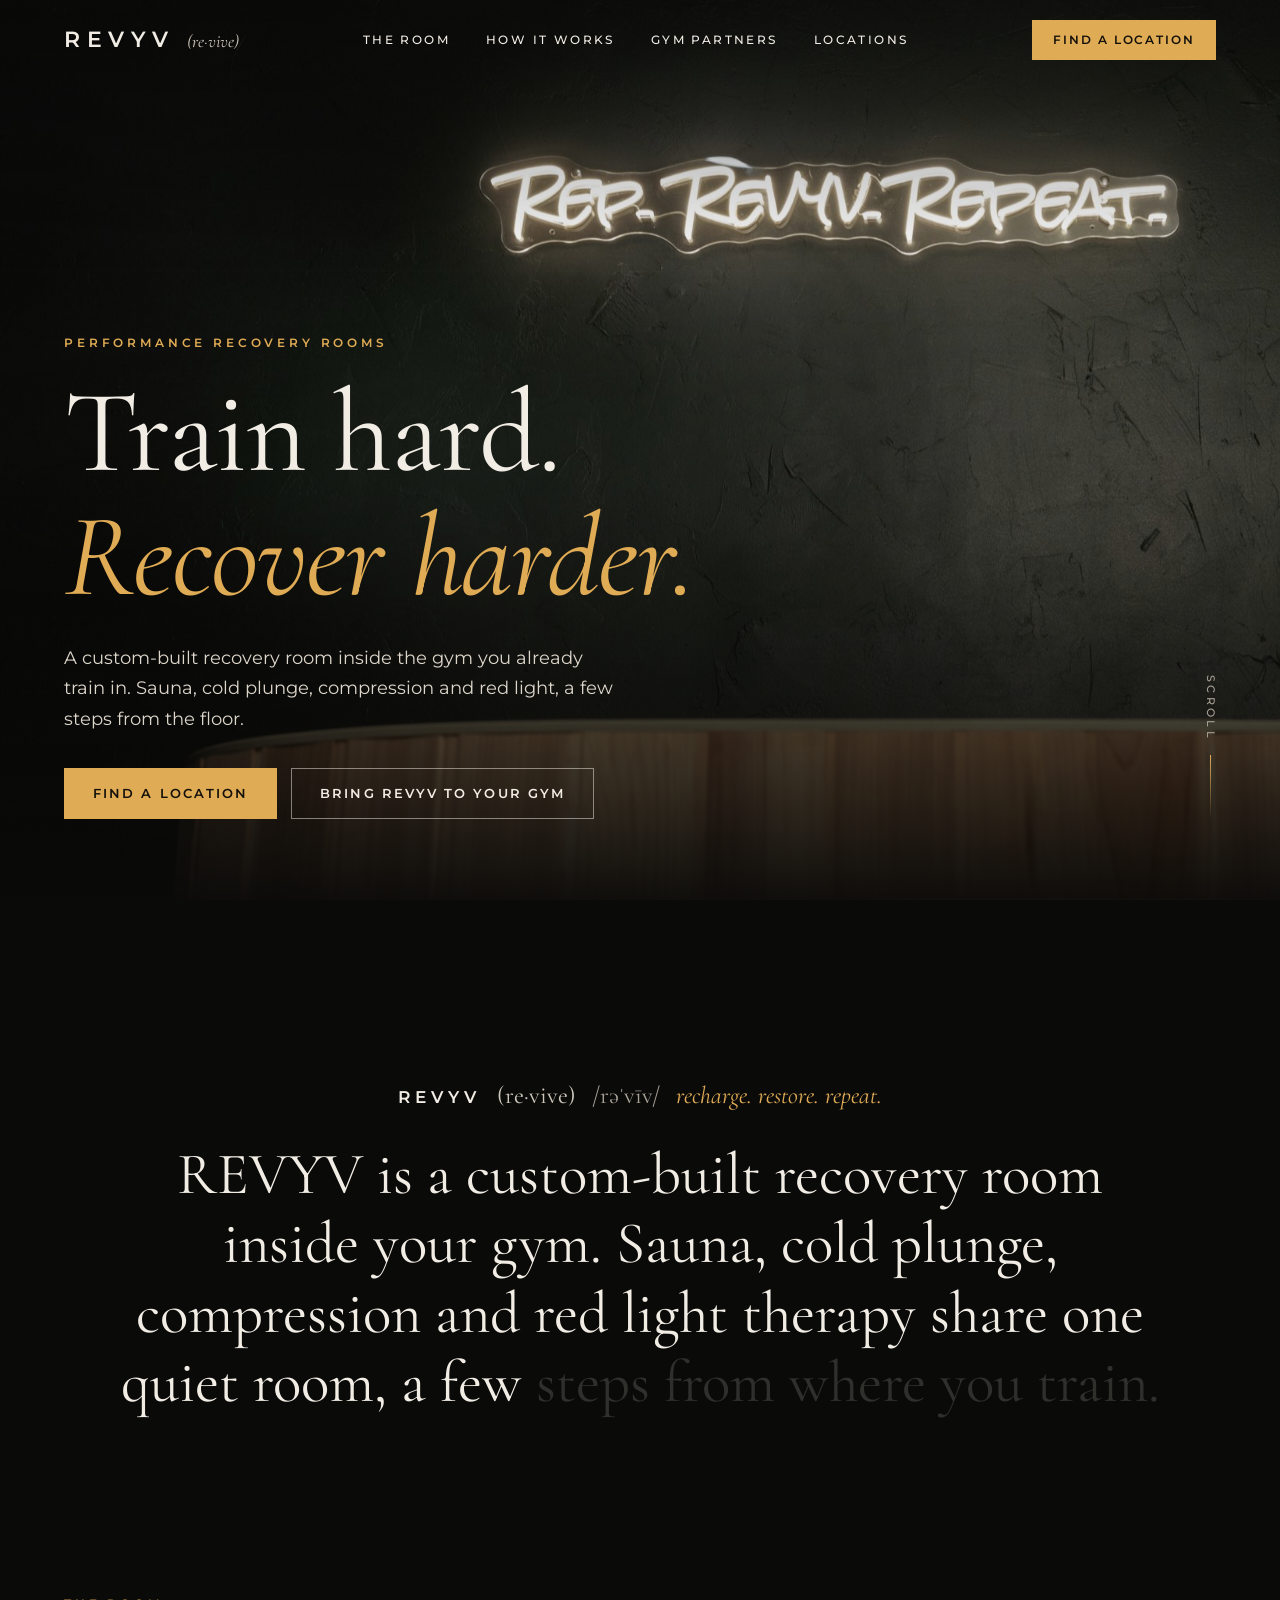
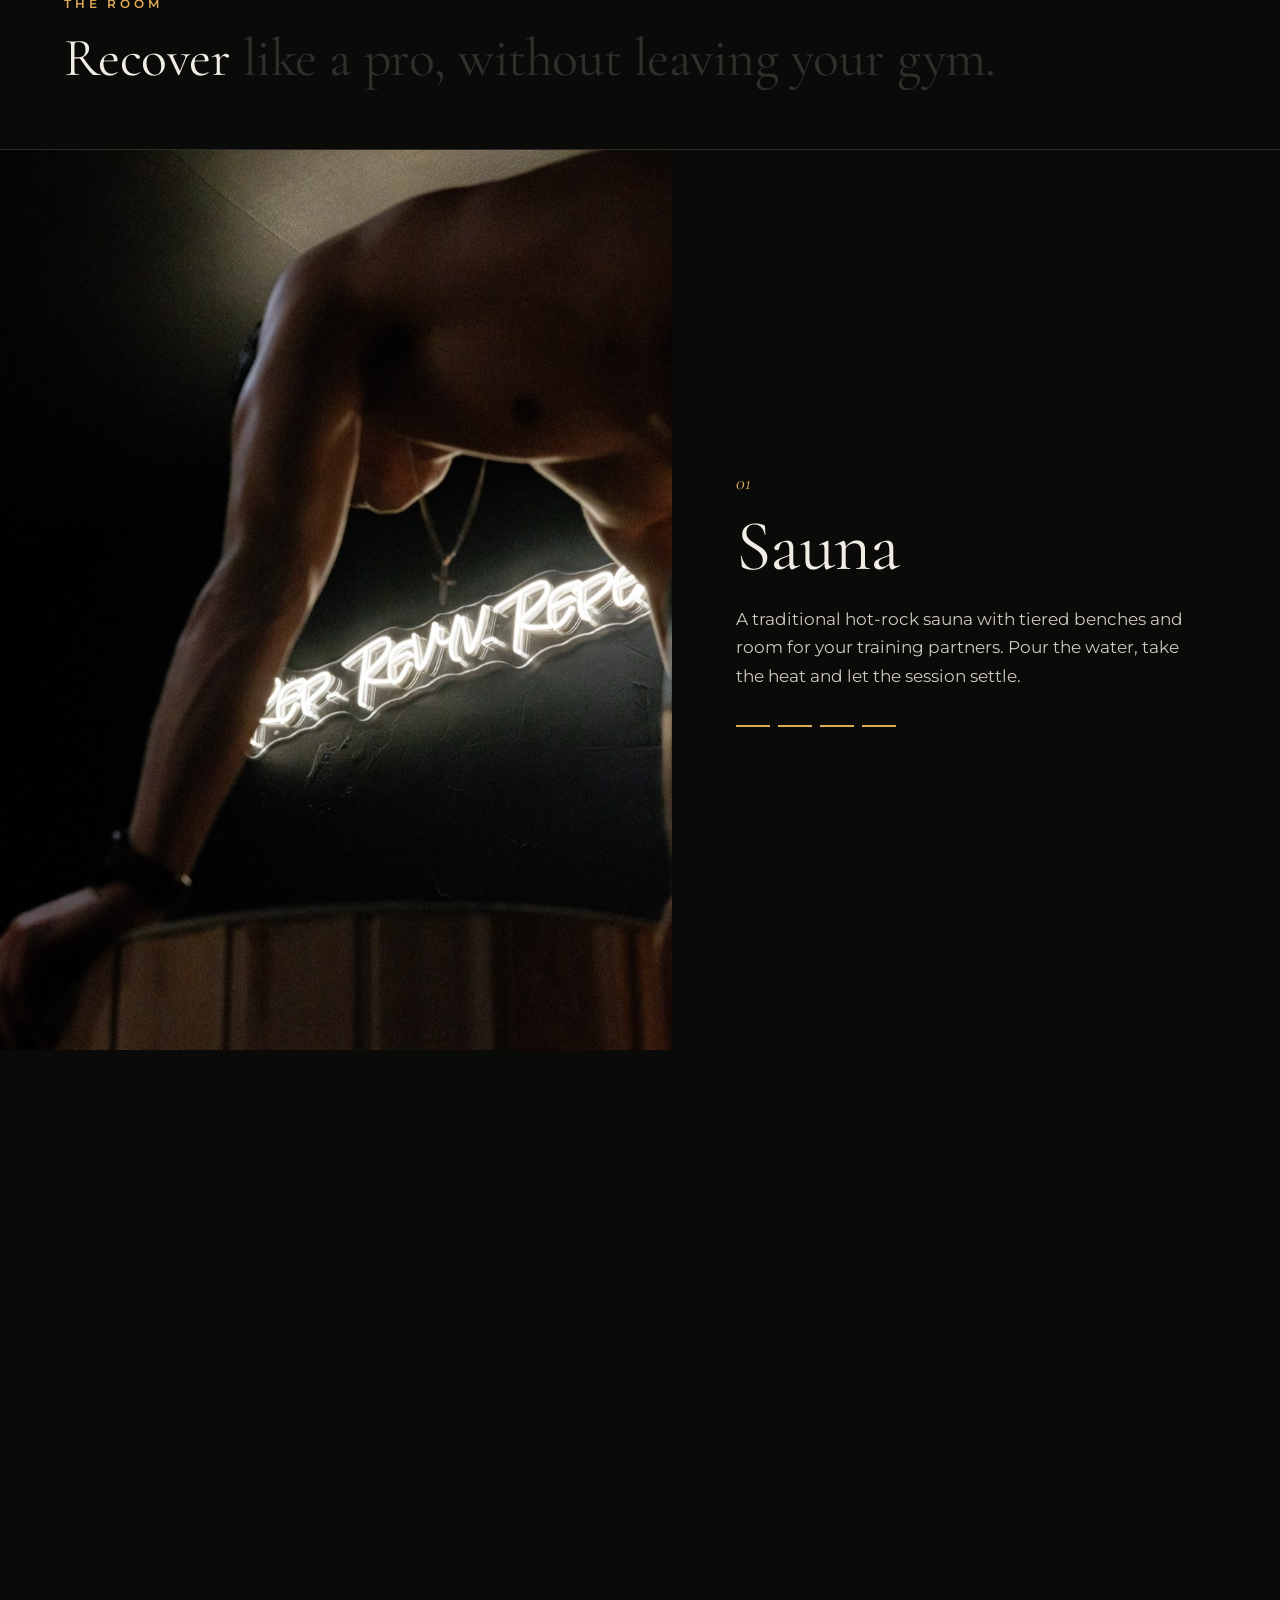
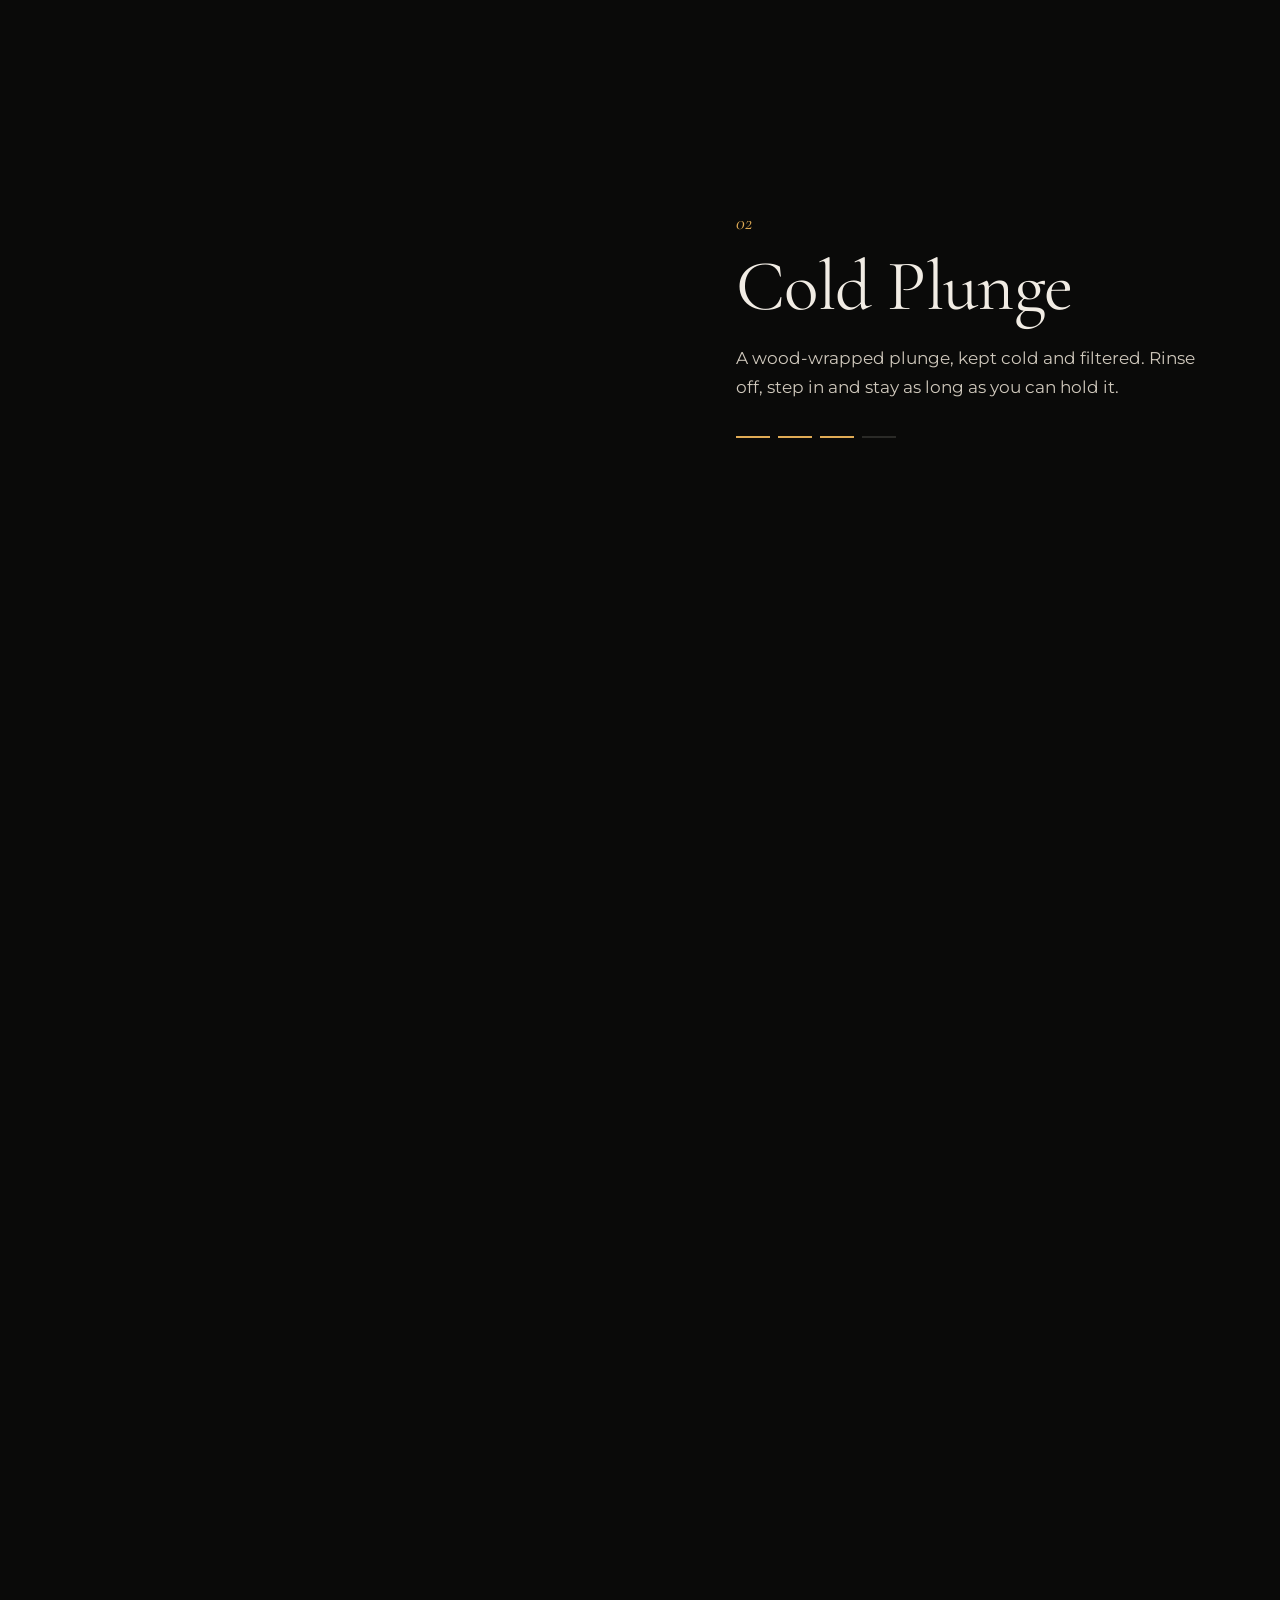
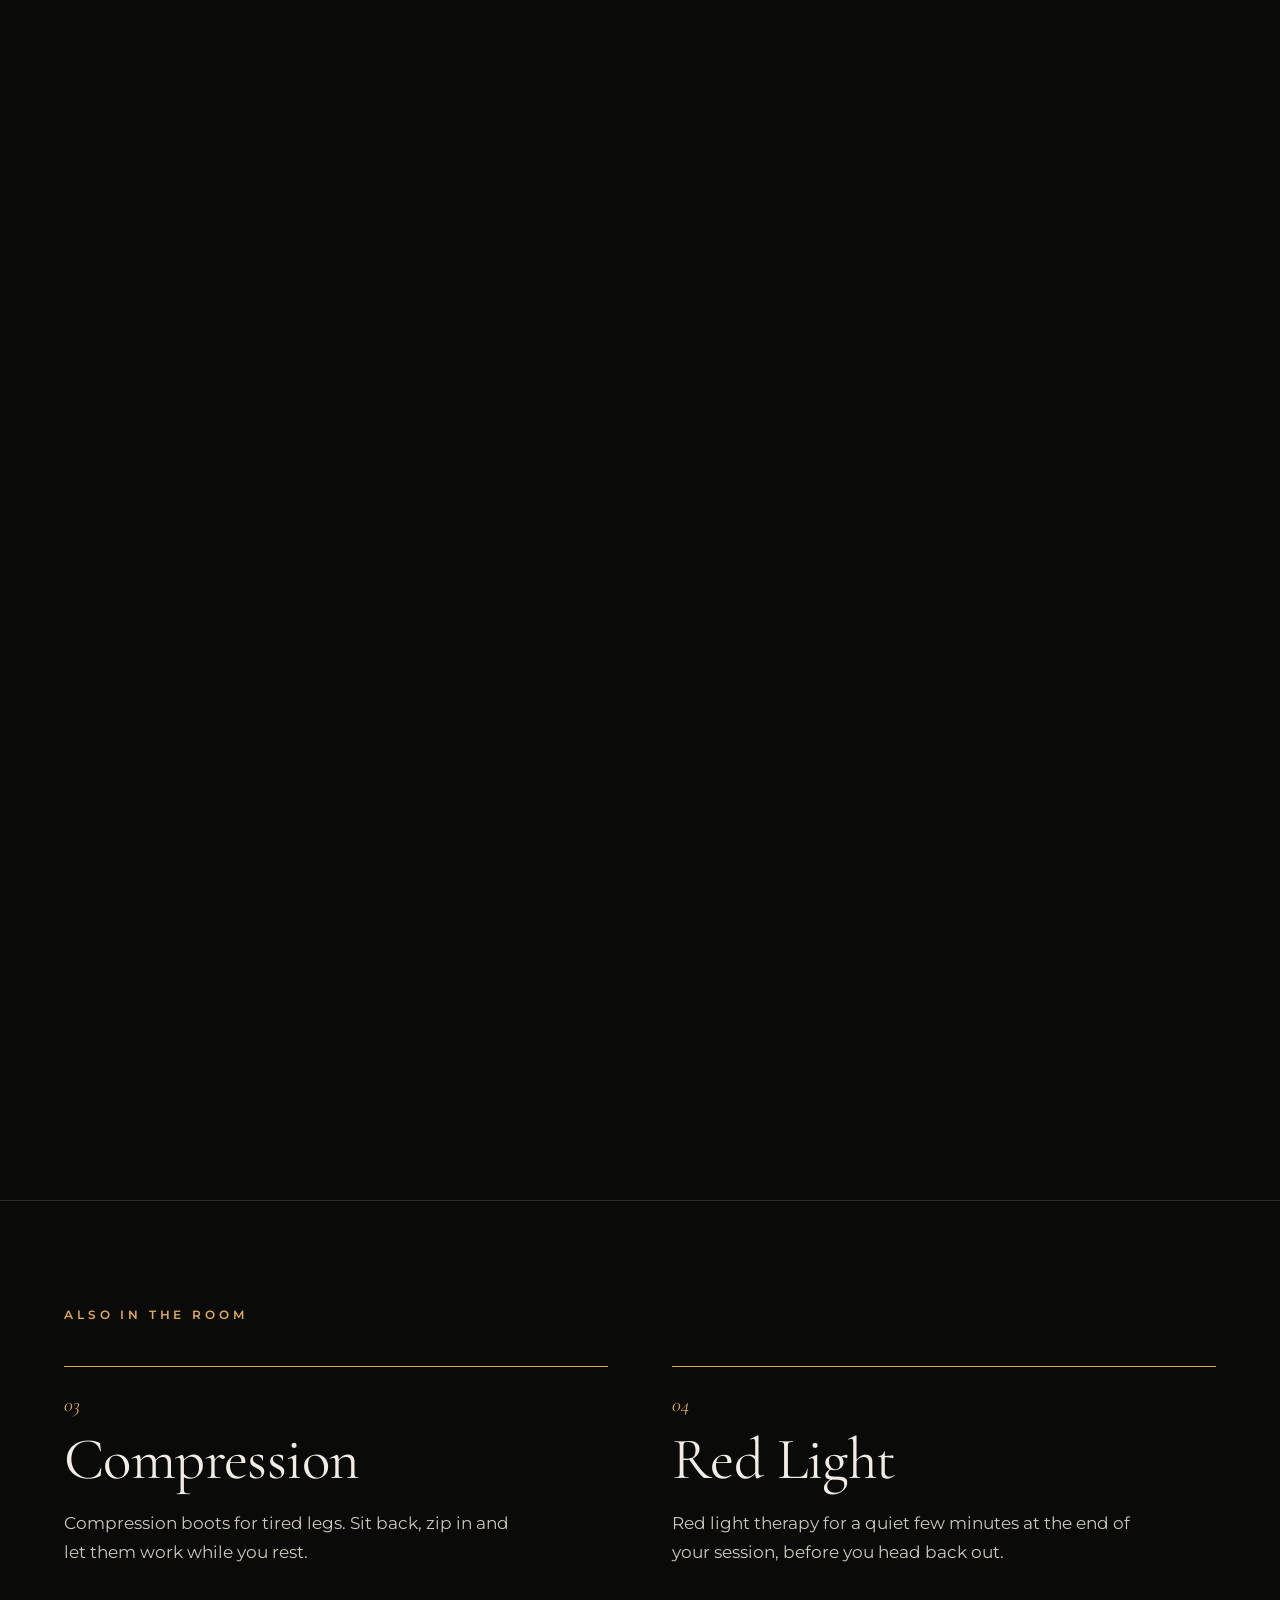
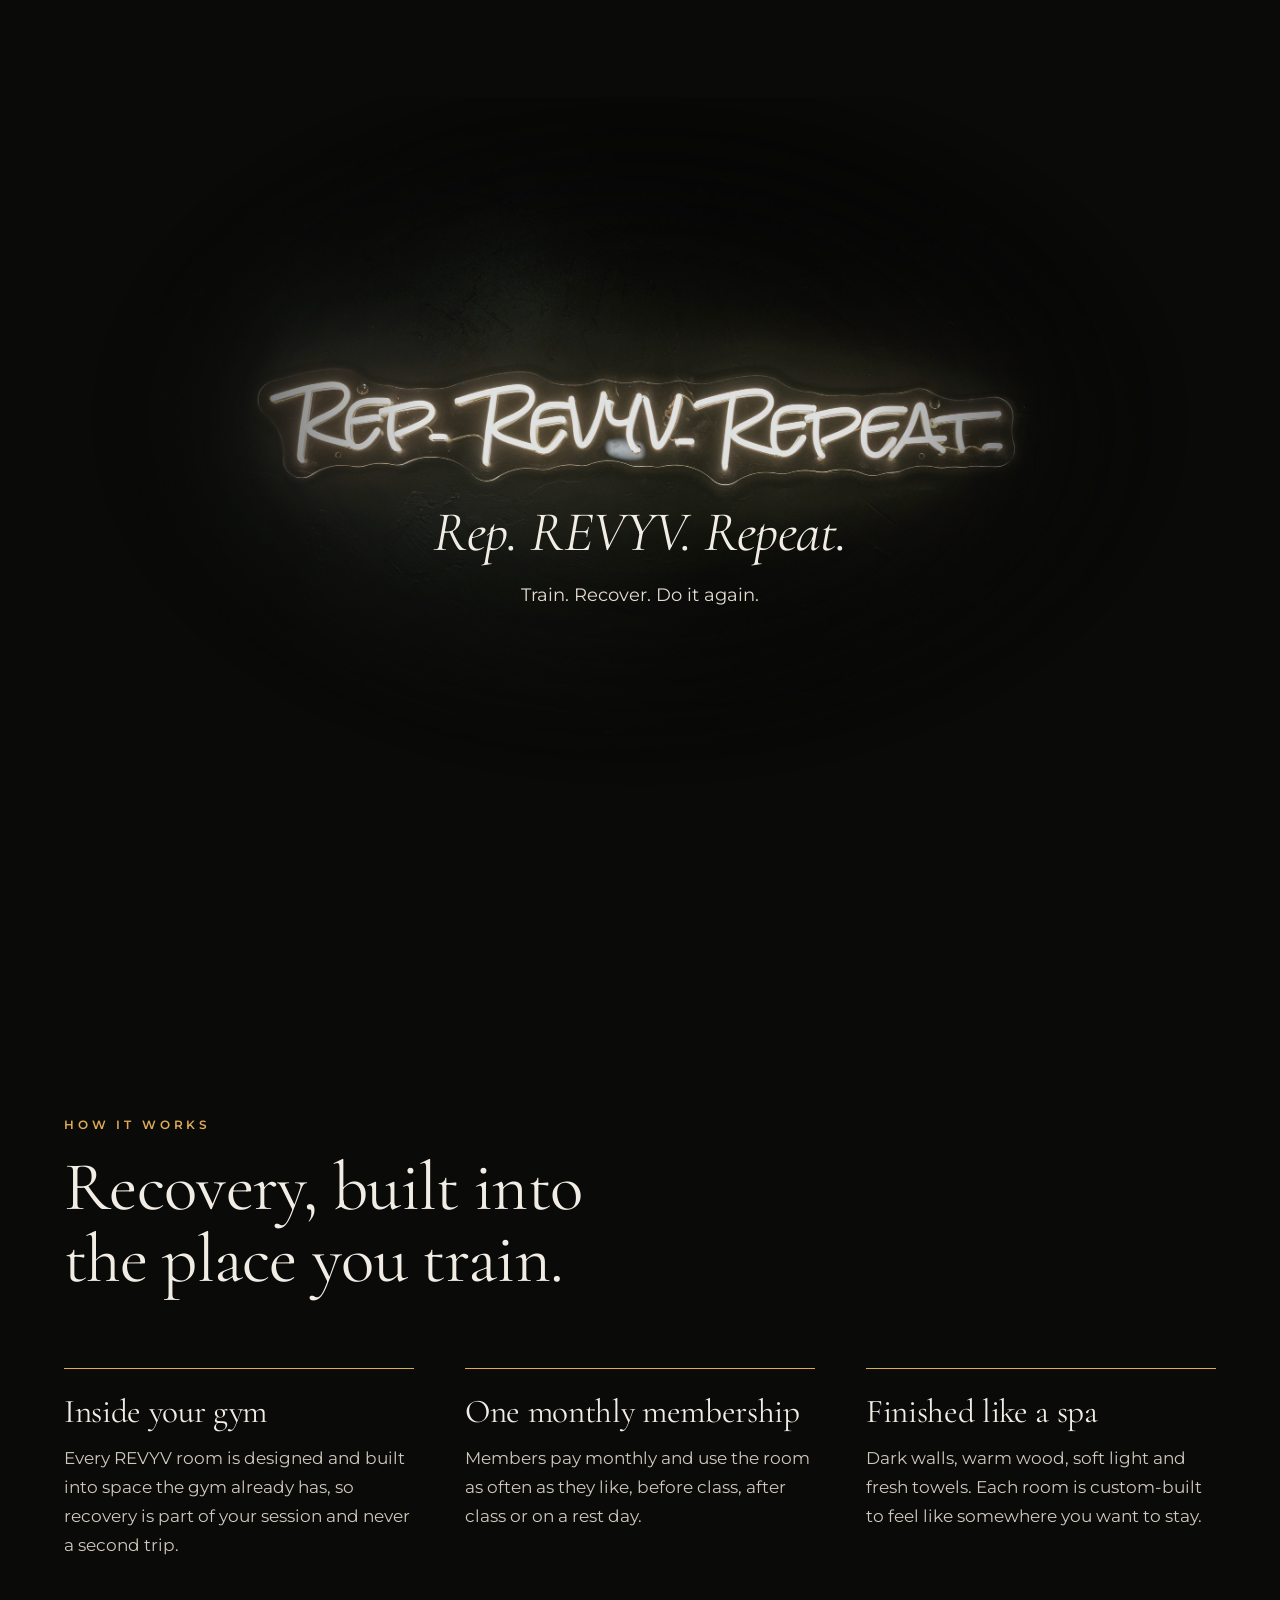
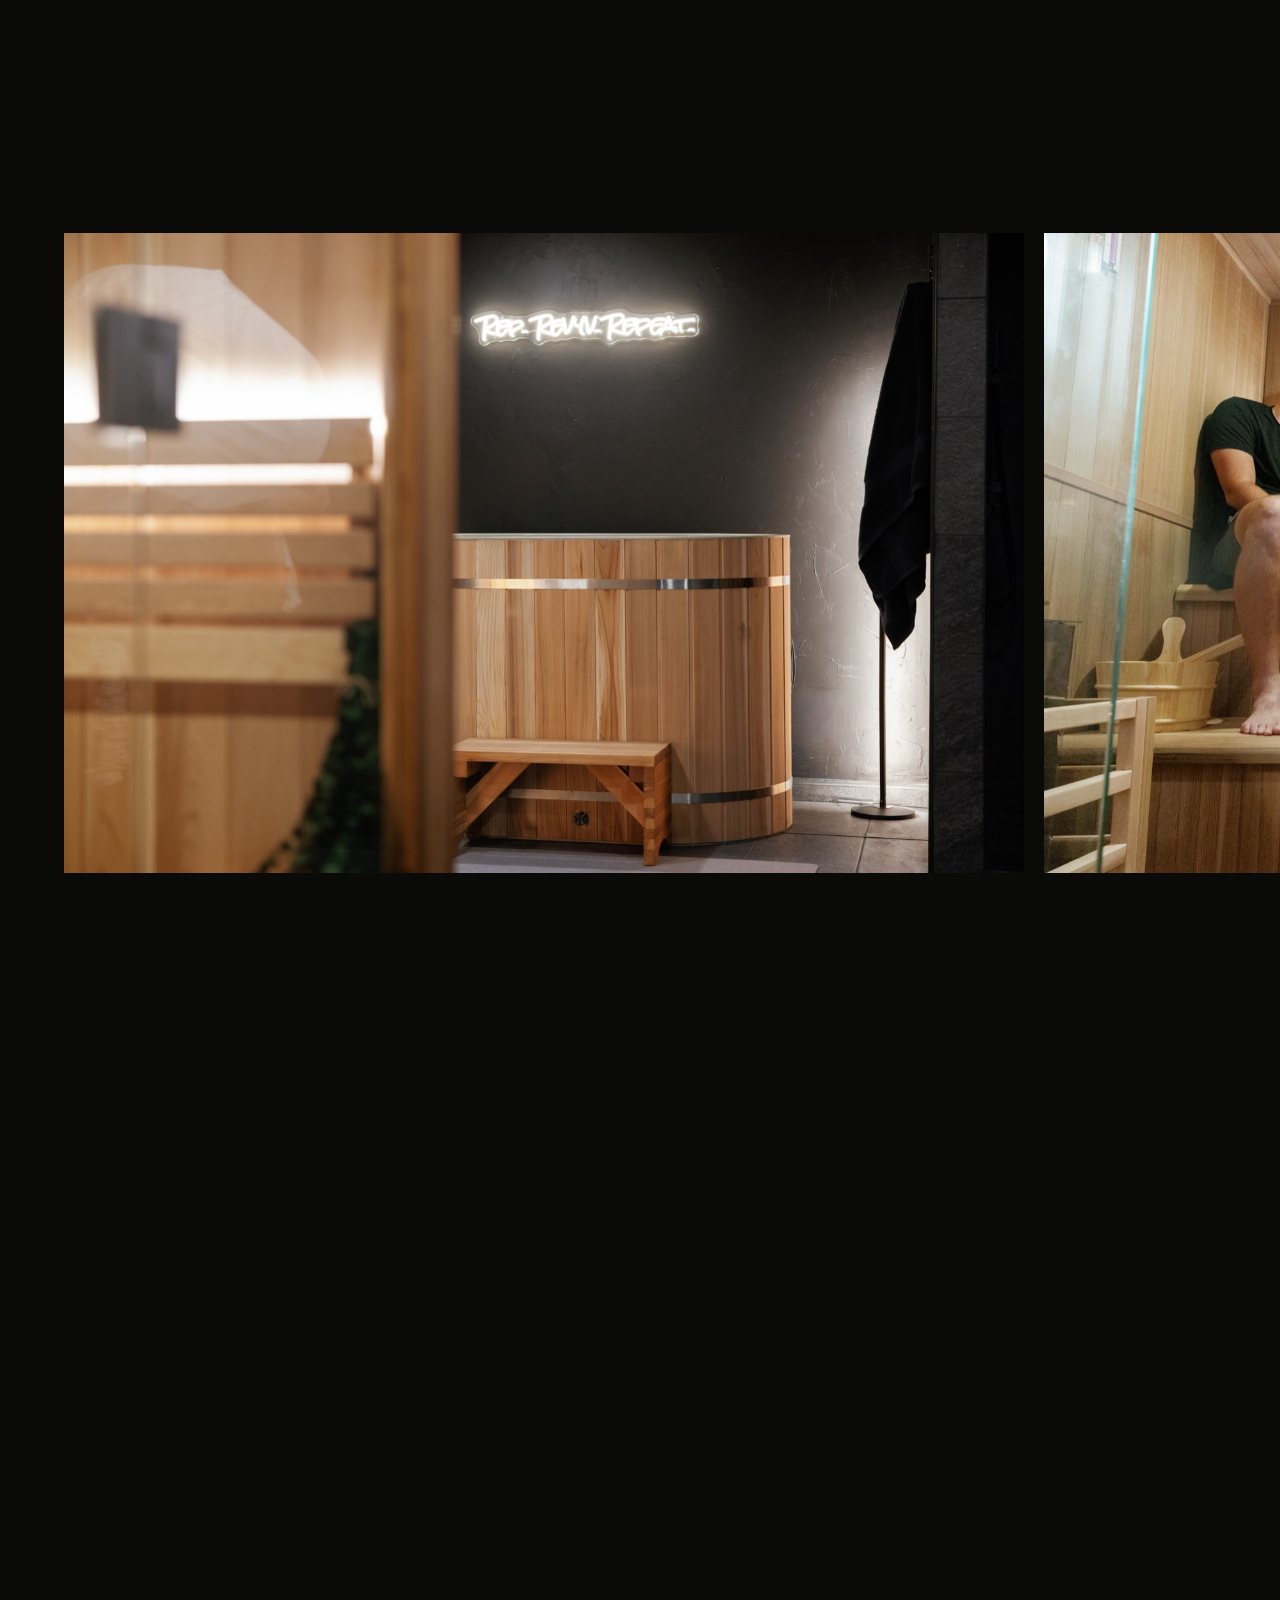
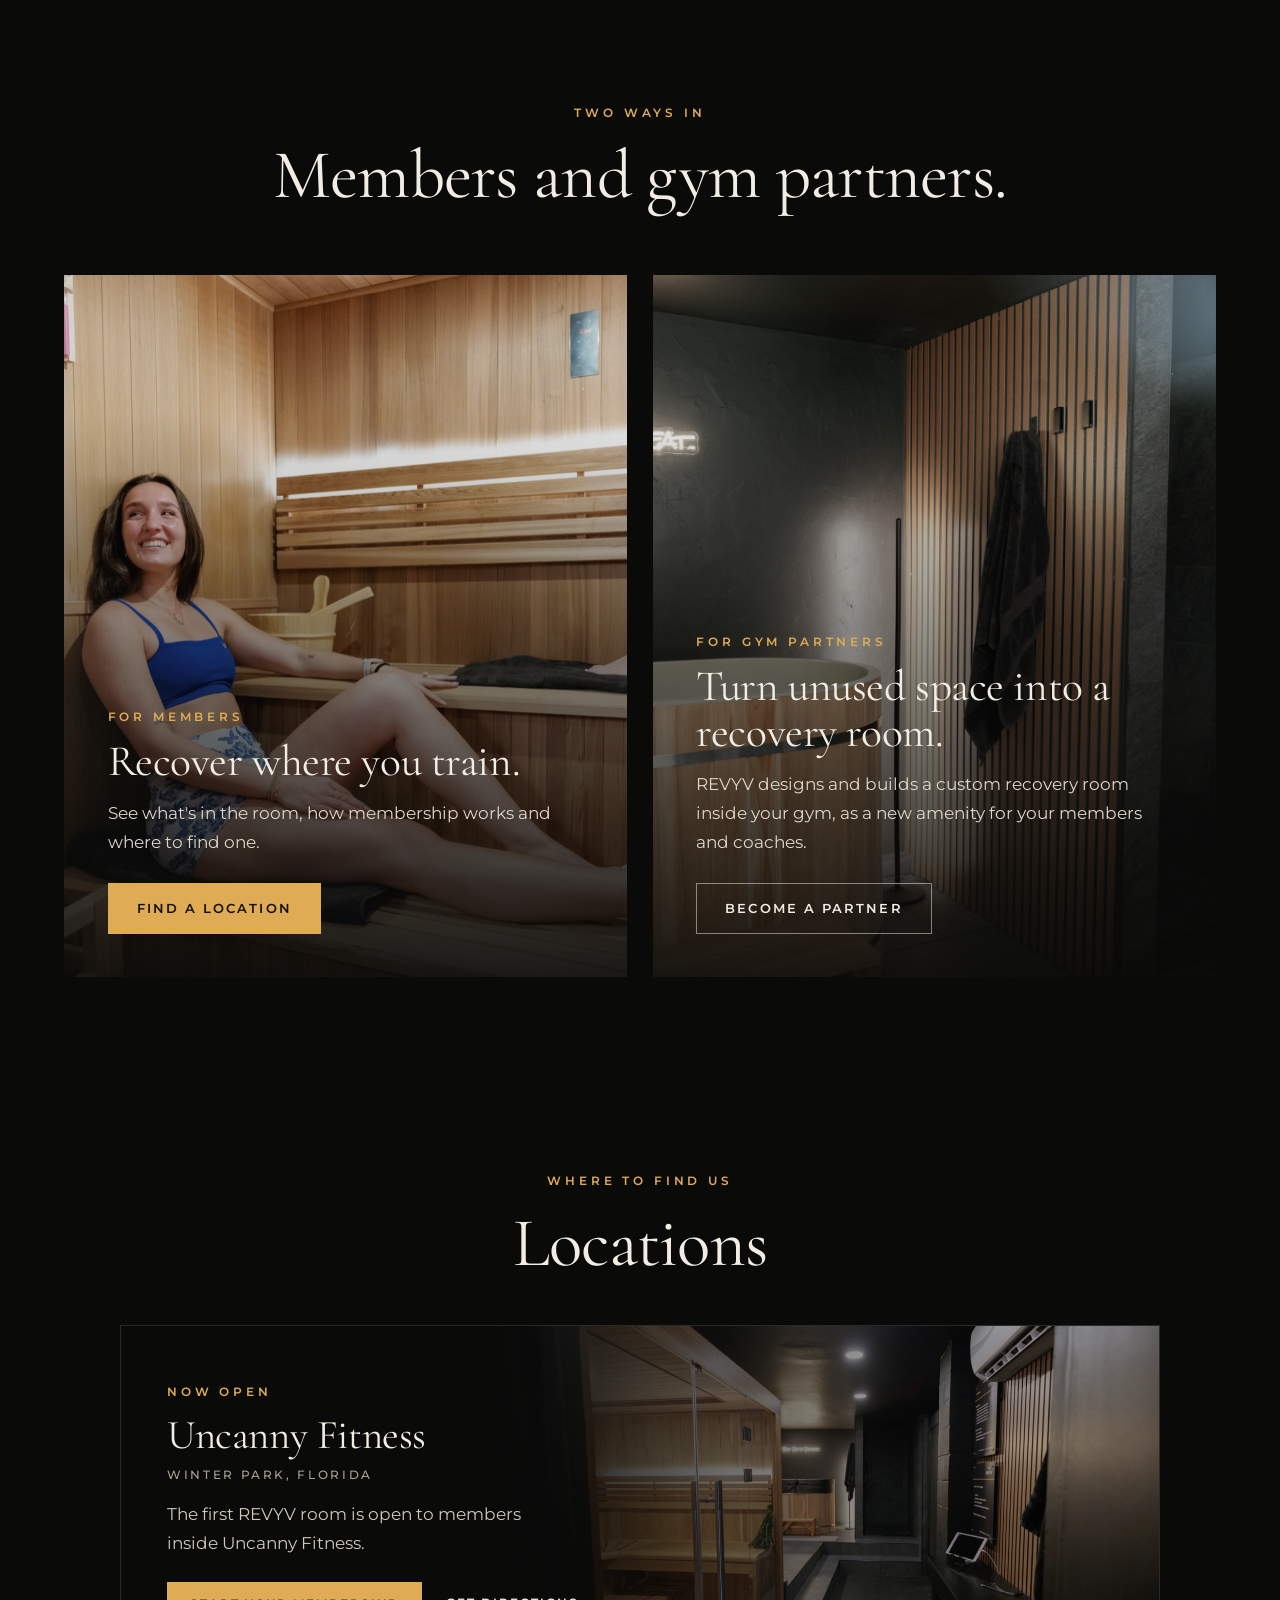
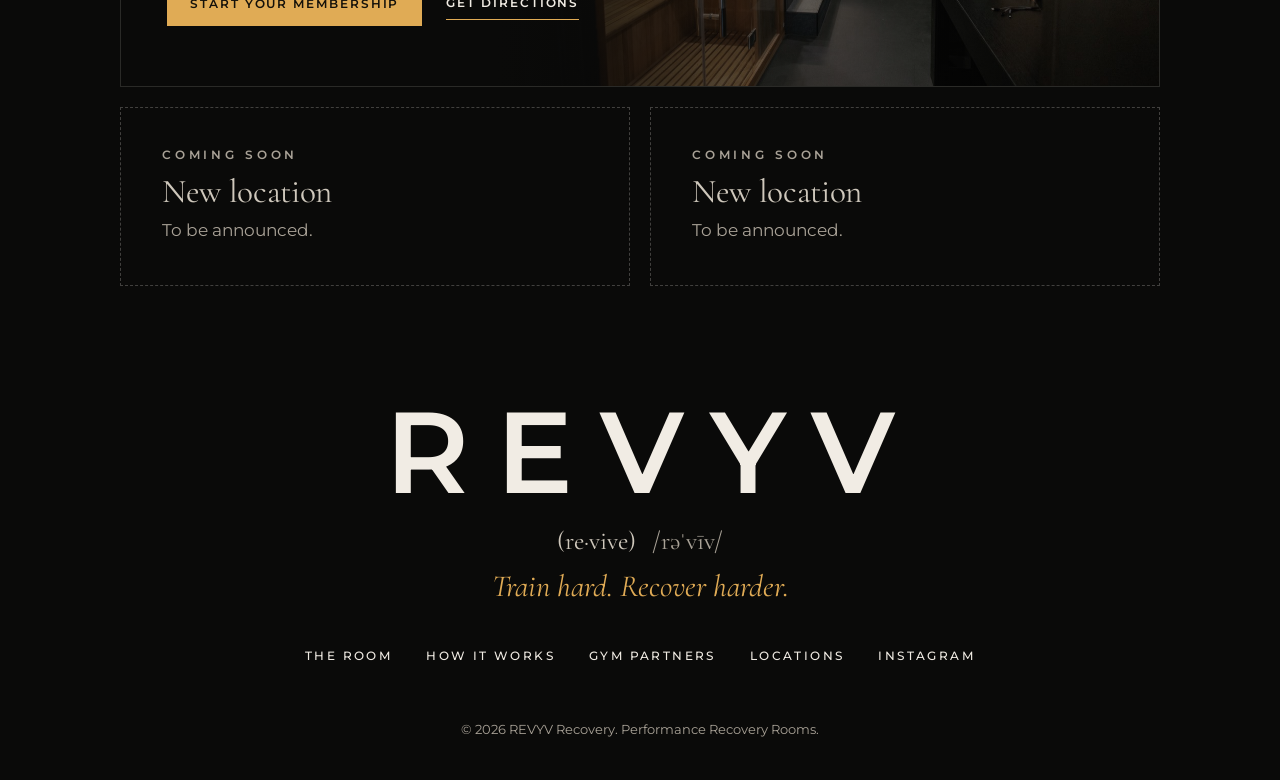
==== index.html @ c2aed0c6 "Publish the REVYV website Co-Authored-By: Claude Opus 5.5 <noreply@anthropic.com>" ====
<!doctype html>
<html lang="en">
<head>
<meta charset="utf-8">
<meta name="viewport" content="width=device-width, initial-scale=1">
<title>REVYV | Performance Recovery Rooms</title>
<meta name="description" content="REVYV builds custom recovery rooms inside the gym you already train in. Sauna, cold plunge, compression and red light in one room.">
<link rel="icon" href="favicon.svg" type="image/svg+xml">
<link rel="canonical" href="https://revyvrecovery.com/">
<meta property="og:type" content="website">
<meta property="og:site_name" content="REVYV">
<meta property="og:title" content="REVYV | Performance Recovery Rooms">
<meta property="og:description" content="A custom-built recovery room inside the gym you already train in. Sauna, cold plunge, compression and red light.">
<meta property="og:url" content="https://revyvrecovery.com/">
<meta property="og:image" content="https://revyvrecovery.com/images/share.jpg">
<meta property="og:image:width" content="1200">
<meta property="og:image:height" content="630">
<meta name="twitter:card" content="summary_large_image">
<link rel="preconnect" href="https://fonts.googleapis.com">
<link rel="preconnect" href="https://fonts.gstatic.com" crossorigin>
<link href="https://fonts.googleapis.com/css2?family=Cormorant+Garamond:ital,wght@0,400;0,500;1,400&family=Montserrat:wght@400;500;600&display=swap" rel="stylesheet">
<link rel="stylesheet" href="css/site.css">
</head>
<body>

<header class="nav" id="nav">
  <div class="brand"><a class="mark" href="#top" aria-label="REVYV home">REVYV</a><span class="say-nav" aria-label="Pronounced revive">(re&middot;vive)</span></div>
  <nav class="nav-links" aria-label="Main">
    <a href="#room">The Room</a>
    <a href="#how">How It Works</a>
    <a href="partners.html">Gym Partners</a>
    <a href="#locations">Locations</a>
  </nav>
  <a class="btn" href="#locations">Find a location</a>
</header>

<main id="top">

<section class="hero">
  <div class="hero-img" data-parallax="0.18">
    <img src="images/revyv-58.jpg" alt="The REVYV cold plunge under a neon sign that reads Rep. REVYV. Repeat." fetchpriority="high">
  </div>
  <div class="hero-copy">
    <div class="eyebrow rise d1">Performance Recovery Rooms</div>
    <h1 class="rise d2">Train hard.<br><em>Recover harder.</em></h1>
    <p class="rise d3">A custom-built recovery room inside the gym you already train in. Sauna, cold plunge, compression and red light, a few steps from the floor.</p>
    <div class="hero-btns rise d4">
      <a class="btn" href="#locations">Find a location</a>
      <a class="btn ghost" href="partners.html">Bring REVYV to your gym</a>
    </div>
  </div>
  <div class="cue" aria-hidden="true">Scroll</div>
</section>

<section class="statement">
  <div class="dict reveal" aria-label="REVYV, pronounced revive: recharge, restore, repeat"><b>REVYV</b><span>(re&middot;vive)</span><i>/r&#601;&#712;v&#299;v/</i><em>recharge. restore. repeat.</em></div>
  <p class="big" id="statement" data-scrolltext>REVYV is a custom-built recovery room inside your gym. Sauna, cold plunge, compression and red light therapy share one quiet room, a few steps from where you train.</p>
</section>

<section id="room">
  <div class="room-head">
    <div class="eyebrow reveal">The Room</div>
    <h2 data-scrolltext>Recover like a pro, without leaving your gym.</h2>
  </div>
  <div class="room">
    <div class="room-media" aria-hidden="true">
      <img class="on" src="images/revyv-26.jpg" alt="">
      <img src="images/revyv-35.jpg" alt="" loading="lazy">
      <img src="images/revyv-83.jpg" alt="" loading="lazy">
      <img src="images/revyv-94.jpg" alt="" loading="lazy">
      <img src="images/revyv-36.jpg" alt="" loading="lazy">
      <img src="images/revyv-54.jpg" alt="" loading="lazy">
      <img src="images/revyv-149.jpg" alt="" loading="lazy">
      <img src="images/revyv-165.jpg" style="object-position:18% 50%" alt="" loading="lazy">
    </div>
    <div class="room-list">
      <article class="mod" data-n="4" style="--n:4">
        <div class="mod-in">
          <div class="inline multi"><img src="images/revyv-26.jpg" alt="The sauna's wooden bucket and ladle beside the hot rocks" loading="lazy"><img src="images/revyv-35.jpg" alt="View from the sauna bench toward the cold plunge" loading="lazy"><img src="images/revyv-83.jpg" alt="A member stretching on the sauna bench" loading="lazy"><img src="images/revyv-94.jpg" alt="A member standing in the sauna" loading="lazy"></div>
          <div class="num">01</div>
          <h3>Sauna</h3>
          <p>A traditional hot-rock sauna with tiered benches and room for your training partners. Pour the water, take the heat and let the session settle.</p>
          <div class="ticks" aria-hidden="true"><i></i><i></i><i></i><i></i></div>
        </div>
      </article>
      <article class="mod" data-n="4" style="--n:4">
        <div class="mod-in">
          <div class="inline multi"><img src="images/revyv-36.jpg" alt="The cold plunge beneath the neon sign, seen from the sauna" loading="lazy"><img src="images/revyv-54.jpg" alt="Light moving across the surface of the cold plunge water" loading="lazy"><img src="images/revyv-149.jpg" alt="A member leaning over the cold plunge with the neon sign glowing behind" loading="lazy"><img src="images/revyv-165.jpg" style="object-position:18% 50%" alt="An arm resting over the edge of the cold plunge" loading="lazy"></div>
          <div class="num">02</div>
          <h3>Cold Plunge</h3>
          <p>A wood-wrapped plunge, kept cold and filtered. Rinse off, step in and stay as long as you can hold it.</p>
          <div class="ticks" aria-hidden="true"><i></i><i></i><i></i><i></i></div>
        </div>
      </article>
    </div>
  </div>
  <div class="also">
    <div class="eyebrow reveal">Also in the room</div>
    <div class="also-grid">
      <div class="also-item reveal">
        <div class="num">03</div>
        <h3>Compression</h3>
        <p>Compression boots for tired legs. Sit back, zip in and let them work while you rest.</p>
      </div>
      <div class="also-item reveal s1">
        <div class="num">04</div>
        <h3>Red Light</h3>
        <p>Red light therapy for a quiet few minutes at the end of your session, before you head back out.</p>
      </div>
    </div>
  </div>
</section>

<section class="band" id="repeat">
  <div class="band-in" data-parallax="0.12">
    <div class="band-img"><img src="images/revyv-59.jpg" alt="The Rep. REVYV. Repeat. neon sign glowing on a dark wall" loading="lazy"></div>
    <div class="band-copy">
      <h2 data-scrolltext>Rep. REVYV. Repeat.</h2>
      <p class="reveal s1">Train. Recover. Do it again.</p>
    </div>
  </div>
</section>

<section class="how" id="how">
  <div class="eyebrow reveal">How It Works</div>
  <h2 data-scrolltext>Recovery, built into the place you train.</h2>
  <div class="cols">
    <div class="col reveal">
      <h3>Inside your gym</h3>
      <p>Every REVYV room is designed and built into space the gym already has, so recovery is part of your session and never a second trip.</p>
    </div>
    <div class="col reveal s1">
      <h3>One monthly membership</h3>
      <p>Members pay monthly and use the room as often as they like, before class, after class or on a rest day.</p>
    </div>
    <div class="col reveal s2">
      <h3>Finished like a spa</h3>
      <p>Dark walls, warm wood, soft light and fresh towels. Each room is custom-built to feel like somewhere you want to stay.</p>
    </div>
  </div>
</section>

<section class="gallery" id="gallery" aria-label="Photos of the REVYV room">
  <div class="gallery-pin">
    <div class="track" id="track">
      <figure class="wide"><img src="images/revyv-36.jpg" alt="The cold plunge beneath the neon sign, seen from the sauna" loading="lazy"></figure>
      <figure class="wide"><img src="images/revyv-127.jpg" alt="Members sitting in the sauna after training" loading="lazy"></figure>
      <figure><img src="images/revyv-50.jpg" alt="A corner of the REVYV room with slatted wood wall and soft lighting" loading="lazy"></figure>
      <figure class="wide"><img src="images/revyv-111.jpg" alt="Water being ladled onto the hot sauna rocks" loading="lazy"></figure>
      <figure class="wide"><img src="images/revyv-137.jpg" alt="A member beside the cold plunge under the neon sign" loading="lazy"></figure>
      <figure><img src="images/revyv-60.jpg" alt="The stone-tiled rinse shower" loading="lazy"></figure>
      <figure class="wide"><img src="images/revyv-74.jpg" alt="A member opening the sauna door, with the bucket and ladle inside" loading="lazy"></figure>
      <figure class="wide"><img src="images/revyv-171.jpg" alt="A member in the cold plunge beneath the neon sign, seen from behind" loading="lazy"></figure>
    </div>
  </div>
</section>

<section class="paths" id="partners">
  <div class="paths-head">
    <div class="eyebrow reveal">Two Ways In</div>
    <h2 data-scrolltext>Members and gym partners.</h2>
  </div>
  <div class="path-grid">
    <a class="path reveal" href="#locations">
      <img src="images/revyv-114.jpg" alt="A member relaxing in the sauna" loading="lazy">
      <div class="path-copy">
        <div class="eyebrow">For Members</div>
        <h3>Recover where you train.</h3>
        <p>See what's in the room, how membership works and where to find one.</p>
        <span class="btn">Find a location</span>
      </div>
    </a>
    <a class="path reveal s1" href="partners.html">
      <img src="images/revyv-50.jpg" alt="The cold plunge corner of a REVYV room, with slatted wood wall and soft lighting" loading="lazy">
      <div class="path-copy">
        <div class="eyebrow">For Gym Partners</div>
        <h3>Turn unused space into a recovery room.</h3>
        <p>REVYV designs and builds a custom recovery room inside your gym, as a new amenity for your members and coaches.</p>
        <span class="btn ghost">Become a partner</span>
      </div>
    </a>
  </div>
</section>

<section class="locs" id="locations">
  <div class="locs-head">
    <div class="eyebrow reveal">Where to Find Us</div>
    <h2 class="reveal s1">Locations</h2>
  </div>
  <div class="loc">
    <div class="loc-copy">
      <div class="eyebrow reveal">Now Open</div>
      <h3 class="reveal s1">Uncanny Fitness</h3>
      <div class="where reveal s1">Winter Park, Florida</div>
      <p class="note reveal s2">The first REVYV room is open to members inside Uncanny Fitness.</p>
      <div class="loc-actions reveal s2">
        <a class="btn" href="https://revyvrecovery.pushpress.com/landing/plans" target="_blank" rel="noopener">Start your membership</a>
        <a class="textlink" href="https://maps.apple.com/?q=Uncanny+Fitness&amp;address=1120+Solana+Ave,+Winter+Park,+FL" target="_blank" rel="noopener">Get directions</a>
      </div>
    </div>
    <div class="loc-img slide-l"><img src="images/revyv-1.jpg" alt="The REVYV room inside Uncanny Fitness, looking past the glass-fronted sauna"></div>
  </div>
  <div class="soon-grid">
    <div class="soon reveal">
      <div class="eyebrow">Coming Soon</div>
      <h3>New location</h3>
      <p>To be announced.</p>
    </div>
    <div class="soon reveal s1">
      <div class="eyebrow">Coming Soon</div>
      <h3>New location</h3>
      <p>To be announced.</p>
    </div>
  </div>
</section>

</main>

<footer class="foot">
  <span class="mark">REVYV</span>
  <div class="say-foot" aria-label="Pronounced revive">(re&middot;vive) <span>/r&#601;&#712;v&#299;v/</span></div>
  <div class="tag">Train hard. Recover harder.</div>
  <nav aria-label="Footer">
    <a href="#room">The Room</a>
    <a href="#how">How It Works</a>
    <a href="partners.html">Gym Partners</a>
    <a href="#locations">Locations</a>
    <a href="https://www.instagram.com/revyvrecovery/" target="_blank" rel="noopener">Instagram</a>
  </nav>
  <small>&copy; 2026 REVYV Recovery. Performance Recovery Rooms.</small>
</footer>

<script src="js/site.js"></script>
</body>
</html>
---- css/site.css ----
:root{
  --ink:#0a0a09;
  --ink-2:#121210;
  --line:rgba(241,236,228,.14);
  --text:#f1ece4;
  --muted:#a9a297;
  --gold:#e0ab55;
  --serif:"Cormorant Garamond",Georgia,serif;
  --sans:"Montserrat",system-ui,sans-serif;
  --gutter:clamp(20px,5vw,72px);
}
*{box-sizing:border-box}
html{scroll-behavior:smooth}
body{margin:0;background:var(--ink);color:var(--text);font:400 17px/1.7 var(--sans);-webkit-font-smoothing:antialiased;overflow-x:hidden}
img{display:block;width:100%;height:100%;object-fit:cover}
a{color:inherit;text-decoration:none}
h1,h2,h3{font-family:var(--serif);font-weight:400;line-height:1.05;margin:0;letter-spacing:-.01em}
p{margin:0}
.eyebrow{font:600 12px/1 var(--sans);letter-spacing:.32em;text-transform:uppercase;color:var(--gold)}
.btn{display:inline-block;font:600 13px/1 var(--sans);letter-spacing:.16em;text-transform:uppercase;padding:18px 28px;border:1px solid var(--gold);background:var(--gold);color:#14110a;transition:background .3s,color .3s}
.btn.ghost{background:transparent;color:var(--text);border-color:rgba(241,236,228,.5)}
@media (hover:hover){
  .btn:hover{background:transparent;color:var(--gold)}
  .btn.ghost:hover{border-color:var(--gold);color:var(--gold)}
  .nav-links a:hover,.foot a:hover,.textlink:hover{color:var(--gold)}
}

/* nav */
.nav{position:fixed;inset:0 0 auto 0;z-index:50;display:flex;align-items:center;justify-content:space-between;padding:20px var(--gutter);transition:background .4s,padding .4s}
.nav.solid{background:rgba(10,10,9,.86);backdrop-filter:blur(10px);padding-top:14px;padding-bottom:14px}
.mark{font:600 22px/1 var(--sans);letter-spacing:.3em}
.nav-links{display:flex;gap:36px;font:500 12px/1 var(--sans);letter-spacing:.2em;text-transform:uppercase}
.nav-links a{transition:color .3s}
.nav .btn{padding:13px 20px;font-size:12px}

/* hero */
.hero{position:relative;height:100svh;min-height:620px;overflow:hidden;display:flex;align-items:flex-end}
/* photo is sized from the window width and hung so the neon sign always sits at 22% down, whatever the window shape */
.hero-img{position:absolute;left:0;top:calc(22svh - 31.3vw);width:134%;aspect-ratio:3/2;will-change:transform}
.hero-img img{animation:settle 2.6s cubic-bezier(.2,.7,.2,1) both}
@keyframes settle{from{transform:scale(1.12);opacity:0}to{transform:scale(1);opacity:1}}
.hero::after{content:"";position:absolute;inset:0;background:linear-gradient(180deg,rgba(10,10,9,.55) 0%,rgba(10,10,9,0) 30%,rgba(10,10,9,.2) 55%,rgba(10,10,9,.96) 100%)}
.hero-copy{position:relative;z-index:2;padding:0 var(--gutter) clamp(48px,9vh,110px);max-width:980px}
.hero h1{font-size:clamp(52px,min(9.2vw,15vh),136px);margin:22px 0 24px}
.hero h1 em{font-style:italic;color:var(--gold)}
.hero p{max-width:560px;font-size:clamp(17px,1.4vw,20px);color:#ddd6cb}
.hero-btns{display:flex;flex-wrap:wrap;gap:14px;margin-top:34px}
.rise{animation:rise 1.2s cubic-bezier(.2,.7,.2,1) both}
.rise.d1{animation-delay:.35s}.rise.d2{animation-delay:.55s}.rise.d3{animation-delay:.75s}.rise.d4{animation-delay:.95s}
@keyframes rise{from{opacity:0;transform:translateY(28px)}to{opacity:1;transform:none}}
.cue{position:absolute;right:var(--gutter);bottom:clamp(48px,9vh,110px);z-index:2;font:500 11px/1 var(--sans);letter-spacing:.3em;text-transform:uppercase;color:var(--muted);writing-mode:vertical-rl;display:flex;align-items:center;gap:14px}
.cue::after{content:"";width:1px;height:64px;background:linear-gradient(var(--gold),transparent);animation:drip 2.2s ease-in-out infinite}
@keyframes drip{0%{transform:scaleY(0);transform-origin:top}50%{transform:scaleY(1);transform-origin:top}51%{transform-origin:bottom}100%{transform:scaleY(0);transform-origin:bottom}}

/* pronunciation */
.brand{display:flex;align-items:baseline;gap:12px}
.say-nav{font:italic 400 18px/1 var(--serif);color:#cfc8bc;white-space:nowrap}
.dict{display:inline-flex;flex-wrap:wrap;justify-content:center;align-items:baseline;gap:6px 16px;font:400 clamp(20px,1.9vw,26px)/1.3 var(--serif);color:#cfc8bc}
.dict b{font:600 clamp(15px,1.3vw,18px)/1 var(--sans);letter-spacing:.3em;color:var(--text)}
.dict i{font-style:normal;color:var(--muted)}
.dict em{color:var(--gold)}
.say-foot{font:400 clamp(19px,2vw,26px)/1.3 var(--serif);color:#cfc8bc;margin-top:14px}
.say-foot span{color:var(--muted);margin-left:10px}
/* statement */
.statement{padding:clamp(110px,20vh,240px) var(--gutter);max-width:1480px;margin:0 auto;text-align:center}
.statement p.big{font:400 clamp(30px,4.6vw,64px)/1.18 var(--serif);max-width:19em;margin:28px auto 0;text-wrap:balance}
@media (max-width:600px){.statement p.big{font-size:6.6vw}}
.w{opacity:.16;transition:opacity .35s}
.w.on{opacity:1}

/* room */
.room-head{padding:0 var(--gutter) clamp(40px,7vh,80px)}
.room-head h2{font-size:clamp(34px,4.2vw,64px);margin-top:20px}
.room{display:grid;grid-template-columns:1.05fr .95fr;border-top:1px solid var(--line)}
.room-media{position:sticky;top:0;height:100svh;overflow:hidden}
.room-media img{position:absolute;inset:0;opacity:0;transform:scale(1.06);transition:opacity .9s ease,transform 1.6s ease}
.room-media img.on{opacity:1;transform:scale(1)}
.mod{min-height:calc(var(--n,1)*75svh + 25svh);padding:0 var(--gutter);border-bottom:1px solid var(--line)}
.mod-in{position:sticky;top:0;height:100svh;display:flex;flex-direction:column;justify-content:center}
.ticks{display:flex;gap:8px;margin-top:34px}
.ticks i{width:34px;height:2px;background:var(--line);transition:background .5s}
.ticks i.on{background:var(--gold)}
.mod:last-child{border-bottom:0}
.mod .num{font:400 20px/1 var(--serif);font-style:italic;color:var(--gold)}
.mod h3{font-size:clamp(44px,5.6vw,88px);margin:16px 0 20px}
.mod p{max-width:42ch;color:#cfc8bc}
.mod .inline{display:none}
.also{border-top:1px solid var(--line);padding:clamp(70px,12vh,140px) var(--gutter)}
.also-grid{display:grid;grid-template-columns:1fr 1fr;gap:clamp(28px,5vw,90px);margin-top:clamp(30px,5vh,56px)}
.also-item{border-top:1px solid var(--gold);padding-top:28px}
.also-item .num{font:400 20px/1 var(--serif);font-style:italic;color:var(--gold)}
.also-item h3{font-size:clamp(40px,4.6vw,72px);margin:14px 0 18px}
.also-item p{max-width:42ch;color:#cfc8bc}

/* band: the photo is hung so the neon sign sits 38% down, and the title sits just under it */
.band{position:relative;height:100svh;overflow:hidden;text-align:center}
.band-in{position:absolute;inset:0;will-change:transform}
.band-img{position:absolute;left:7%;width:86%;aspect-ratio:3/2;top:calc(38% - 25.2vw);opacity:.9;-webkit-mask-image:radial-gradient(ellipse 50% 50% at 50% 44%,#000 40%,transparent 100%);mask-image:radial-gradient(ellipse 50% 50% at 50% 44%,#000 40%,transparent 100%)}
.band-copy{position:absolute;left:0;right:0;top:calc(38% + 6.5vw);padding:0 var(--gutter)}
.band h2{font-size:clamp(30px,4.4vw,68px);font-style:italic}
.band p{margin:18px auto 0;font-size:clamp(17px,1.4vw,20px);color:#e4ddd2}

/* how */
.how{padding:clamp(90px,16vh,190px) var(--gutter);max-width:1320px;margin:0 auto}
.how h2{font-size:clamp(38px,5.4vw,76px);margin:20px 0 clamp(44px,8vh,90px);max-width:16ch}
.cols{display:grid;grid-template-columns:repeat(3,1fr);gap:clamp(28px,4vw,64px)}
.col{border-top:1px solid var(--gold);padding-top:26px}
.col h3{font-size:clamp(28px,2.6vw,38px);margin-bottom:14px}
.col p{color:#cfc8bc}

/* gallery */
.gallery{position:relative}
.gallery-pin{overflow-x:auto;scroll-snap-type:x mandatory;scrollbar-width:none}
.gallery-pin::-webkit-scrollbar{display:none}
.track{display:flex;gap:clamp(12px,1.6vw,24px);padding:0 var(--gutter);width:max-content}
.track figure{margin:0;height:min(72svh,640px);aspect-ratio:2/3;overflow:hidden;scroll-snap-align:center;flex:none}
.track figure.wide{aspect-ratio:3/2}
.gallery.pin{height:340vh}
.gallery.pin .gallery-pin{position:sticky;top:0;height:100svh;overflow:hidden;display:flex;align-items:center}
.gallery.pin .track{will-change:transform}

/* paths */
.paths{padding:clamp(90px,16vh,190px) var(--gutter) clamp(60px,10vh,120px);max-width:1440px;margin:0 auto}
.paths-head{text-align:center;margin-bottom:clamp(40px,7vh,80px)}
.paths-head h2{font-size:clamp(38px,5.4vw,76px);margin-top:20px}
.path-grid{display:grid;grid-template-columns:1fr 1fr;gap:clamp(16px,2vw,28px)}
.path{position:relative;min-height:min(78svh,720px);overflow:hidden;display:flex;align-items:flex-end;padding:clamp(26px,3.4vw,52px)}
.path img{position:absolute;inset:0;transition:transform 1.4s cubic-bezier(.2,.7,.2,1)}
.path::after{content:"";position:absolute;inset:0;background:linear-gradient(180deg,rgba(10,10,9,.1) 20%,rgba(10,10,9,.92) 100%)}
.path-copy{position:relative;z-index:2;max-width:460px}
.path h3{font-size:clamp(32px,3.4vw,52px);margin:16px 0 14px}
.path p{color:#ddd6cb;margin-bottom:26px}
@media (hover:hover){.path:hover img{transform:scale(1.05)}}

/* locations: a heading, a compact card per open room, then placeholders for the next ones */
.locs{padding-top:clamp(70px,12vh,150px)}
.locs-head{text-align:center;margin-bottom:clamp(30px,5vh,60px);padding:0 var(--gutter)}
.locs-head h2{font-size:clamp(38px,5.4vw,76px);margin-top:20px}
.loc{position:relative;overflow:hidden;width:min(1040px,calc(100% - 2*var(--gutter)));margin:0 auto;border:1px solid var(--line)}
.loc::after{content:"";position:absolute;inset:0;z-index:1;pointer-events:none;background:linear-gradient(90deg,var(--ink) 36%,rgba(10,10,9,.6) 58%,rgba(10,10,9,.1) 100%)}
.loc-copy{position:relative;z-index:2;max-width:60%;min-height:360px;padding:clamp(28px,3.6vw,48px);display:flex;flex-direction:column;justify-content:center;align-items:flex-start}
.loc h3{font-size:clamp(30px,3.2vw,44px);margin:16px 0 8px}
.loc .where{color:var(--muted);font:500 12px/1.6 var(--sans);letter-spacing:.22em;text-transform:uppercase;margin-bottom:16px}
.loc p.note{color:#cfc8bc;max-width:36ch;margin-bottom:24px}
.loc .btn{padding:15px 22px;font-size:12px}
.loc-actions{display:flex;flex-wrap:wrap;align-items:center;gap:14px 24px}
.textlink{font:600 12px/1 var(--sans);letter-spacing:.16em;text-transform:uppercase;color:var(--text);padding:10px 0;border-bottom:1px solid var(--gold);transition:color .3s}
.loc-img{position:absolute;inset:0 0 0 36%;overflow:hidden}
.soon-grid{display:grid;grid-template-columns:1fr 1fr;gap:clamp(12px,1.6vw,20px);width:min(1040px,calc(100% - 2*var(--gutter)));margin:clamp(12px,1.6vw,20px) auto 0}
.soon{border:1px dashed rgba(241,236,228,.24);padding:clamp(26px,3.2vw,44px)}
.soon .eyebrow{color:var(--muted)}
.soon h3{font-size:clamp(26px,2.6vw,36px);margin:14px 0 6px;color:#cfc8bc}
.soon p{color:var(--muted)}

/* footer */
.foot{padding:clamp(70px,12vh,130px) var(--gutter) 40px;text-align:center}
.foot .mark{font-size:clamp(40px,9vw,120px);letter-spacing:.24em;margin-right:-.24em;display:block}
.foot .tag{font:italic 400 clamp(22px,2.4vw,32px)/1.2 var(--serif);color:var(--gold);margin:12px 0 44px}
.foot nav{display:flex;flex-wrap:wrap;justify-content:center;gap:14px 34px;font:500 12px/1 var(--sans);letter-spacing:.2em;text-transform:uppercase}
.foot small{display:block;margin-top:56px;color:var(--muted);font-size:13px}

/* scroll reveal */
.js .reveal{opacity:0;transform:translateY(34px);transition:opacity 1.1s cubic-bezier(.2,.7,.2,1),transform 1.1s cubic-bezier(.2,.7,.2,1)}
.js .reveal.in{opacity:1;transform:none}
.js .reveal.s1{transition-delay:.12s}.js .reveal.s2{transition-delay:.24s}
.js .slide-l img{opacity:0;transform:translateX(-56px);transition:opacity 1.3s cubic-bezier(.2,.7,.2,1),transform 1.3s cubic-bezier(.2,.7,.2,1)}
.js .slide-l.in img{opacity:1;transform:none}

@media (max-width:900px){
  .nav-links{display:none}
  .cue{display:none}
  .hero-img{top:0;width:100%;height:60%;aspect-ratio:auto}
  .hero-img img{object-position:50% 50%}
  .hero::after{background:linear-gradient(180deg,rgba(10,10,9,.5) 0%,rgba(10,10,9,0) 16%,rgba(10,10,9,0) 34%,var(--ink) 58%)}
  .room{display:block}
  .room-media{display:none}
  .mod{min-height:0;padding:0 0 56px;border-bottom:0}
  .mod-in{position:static;height:auto;display:block}
  .ticks{display:none}
  .mod .inline{display:flex;gap:8px;overflow-x:auto;scroll-snap-type:x mandatory;scrollbar-width:none;margin-bottom:28px}
  .mod .inline::-webkit-scrollbar{display:none}
  .mod .inline img{flex:0 0 100%;height:auto;aspect-ratio:4/5;scroll-snap-align:center}
  .mod .inline.multi{padding:0 var(--gutter)}
  .mod .inline.multi img{flex-basis:84%}
  .mod .num,.mod h3,.mod p{margin-left:var(--gutter);margin-right:var(--gutter)}
  .band{height:72svh}
  .band-img{left:-10%;width:120%;top:calc(34% - 35.2vw)}
  .band-copy{top:calc(34% + 10vw)}
  .cols{grid-template-columns:1fr}
  .also-grid{grid-template-columns:1fr}
  .track figure{height:56svh}
  .path-grid{grid-template-columns:1fr}
  .path{min-height:64svh}
  .loc::after{background:linear-gradient(180deg,rgba(10,10,9,.1) 0,rgba(10,10,9,.55) 150px,var(--ink) 250px)}
  .loc-img{inset:0 0 auto 0;height:260px}
  .loc-copy{max-width:none;min-height:0;padding-top:200px}
  .soon-grid{grid-template-columns:1fr}
}
@media (max-width:480px){
  .brand{gap:8px}
  .say-nav{font-size:15px}
  .mark{font-size:18px}
  .nav .btn{padding:12px 14px;letter-spacing:.12em}
  .hero-btns .btn{width:100%;text-align:center}
}
@media (prefers-reduced-motion:reduce){
  html{scroll-behavior:auto}
  *,*::before,*::after{animation:none!important;transition:none!important}
  .js .reveal,.js .slide-l img{opacity:1;transform:none}
  .w{opacity:1}
}
@media (max-width:370px){.say-nav{display:none}}
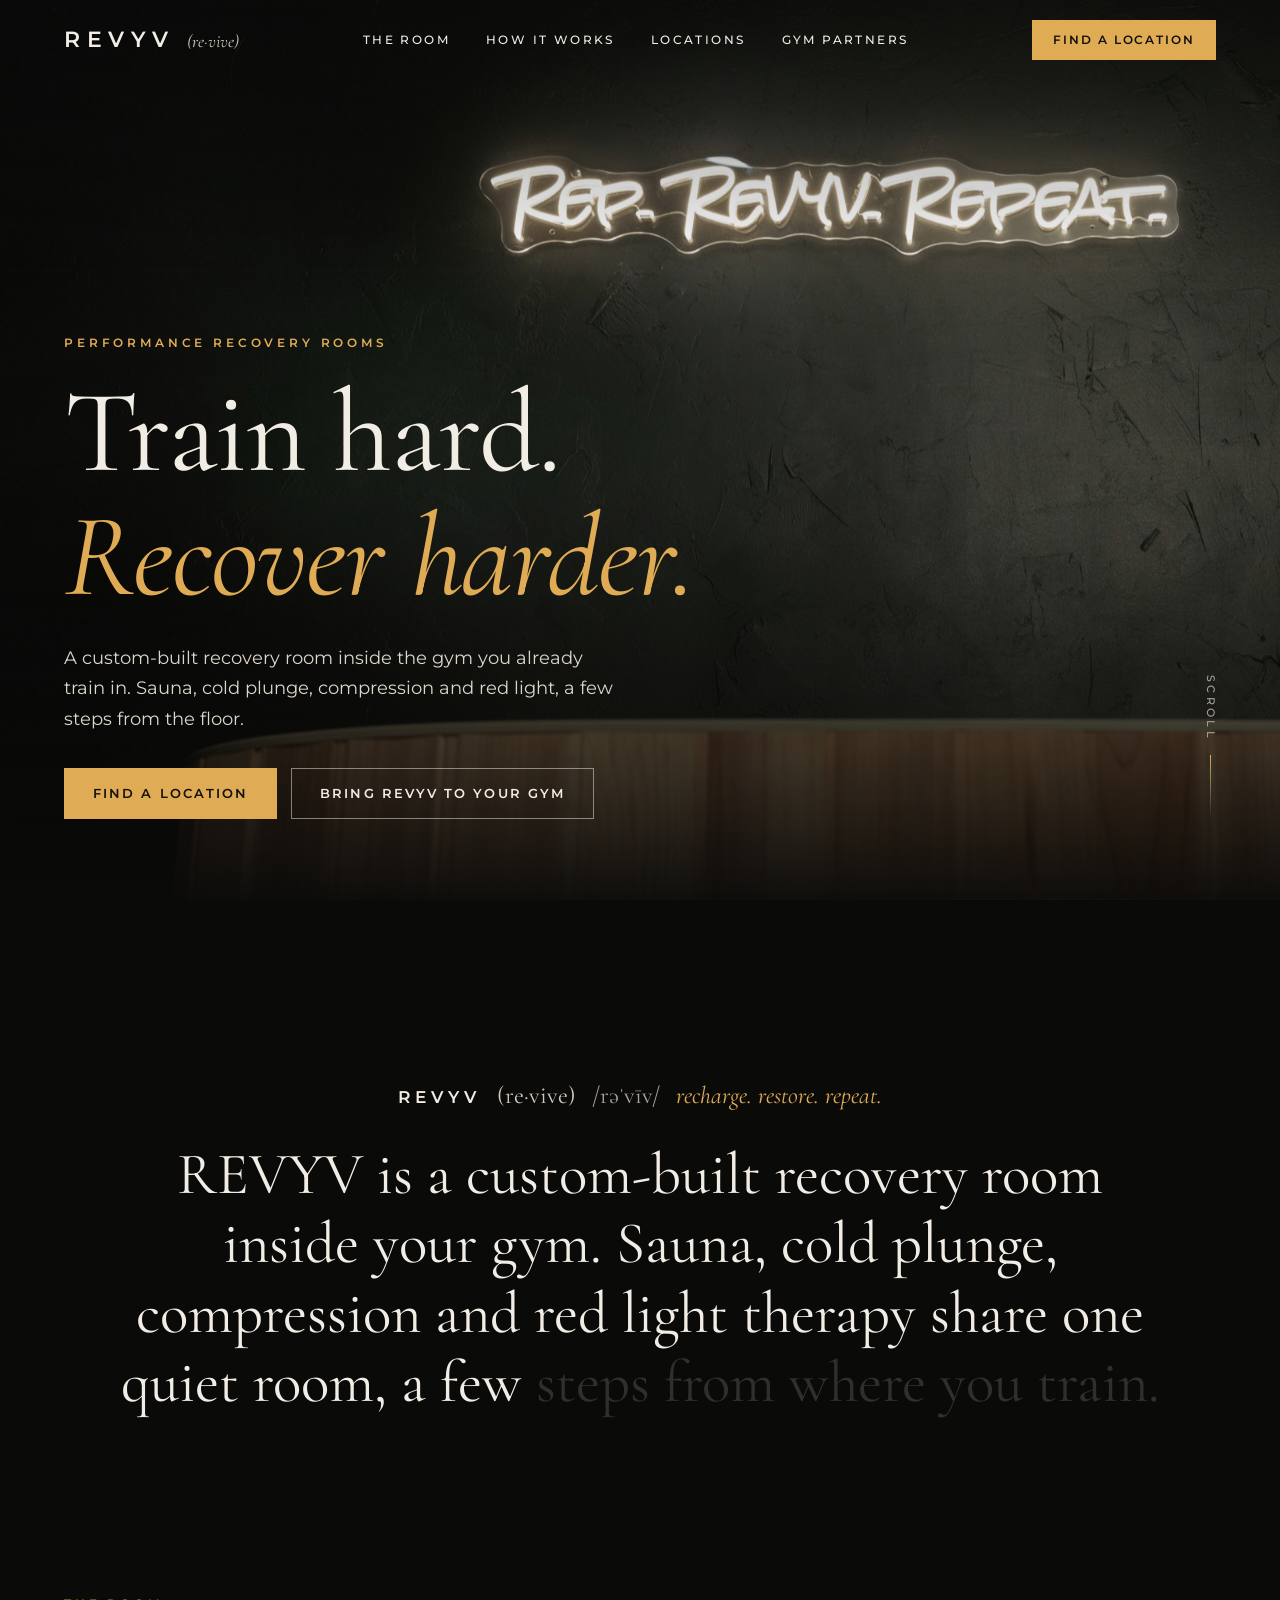
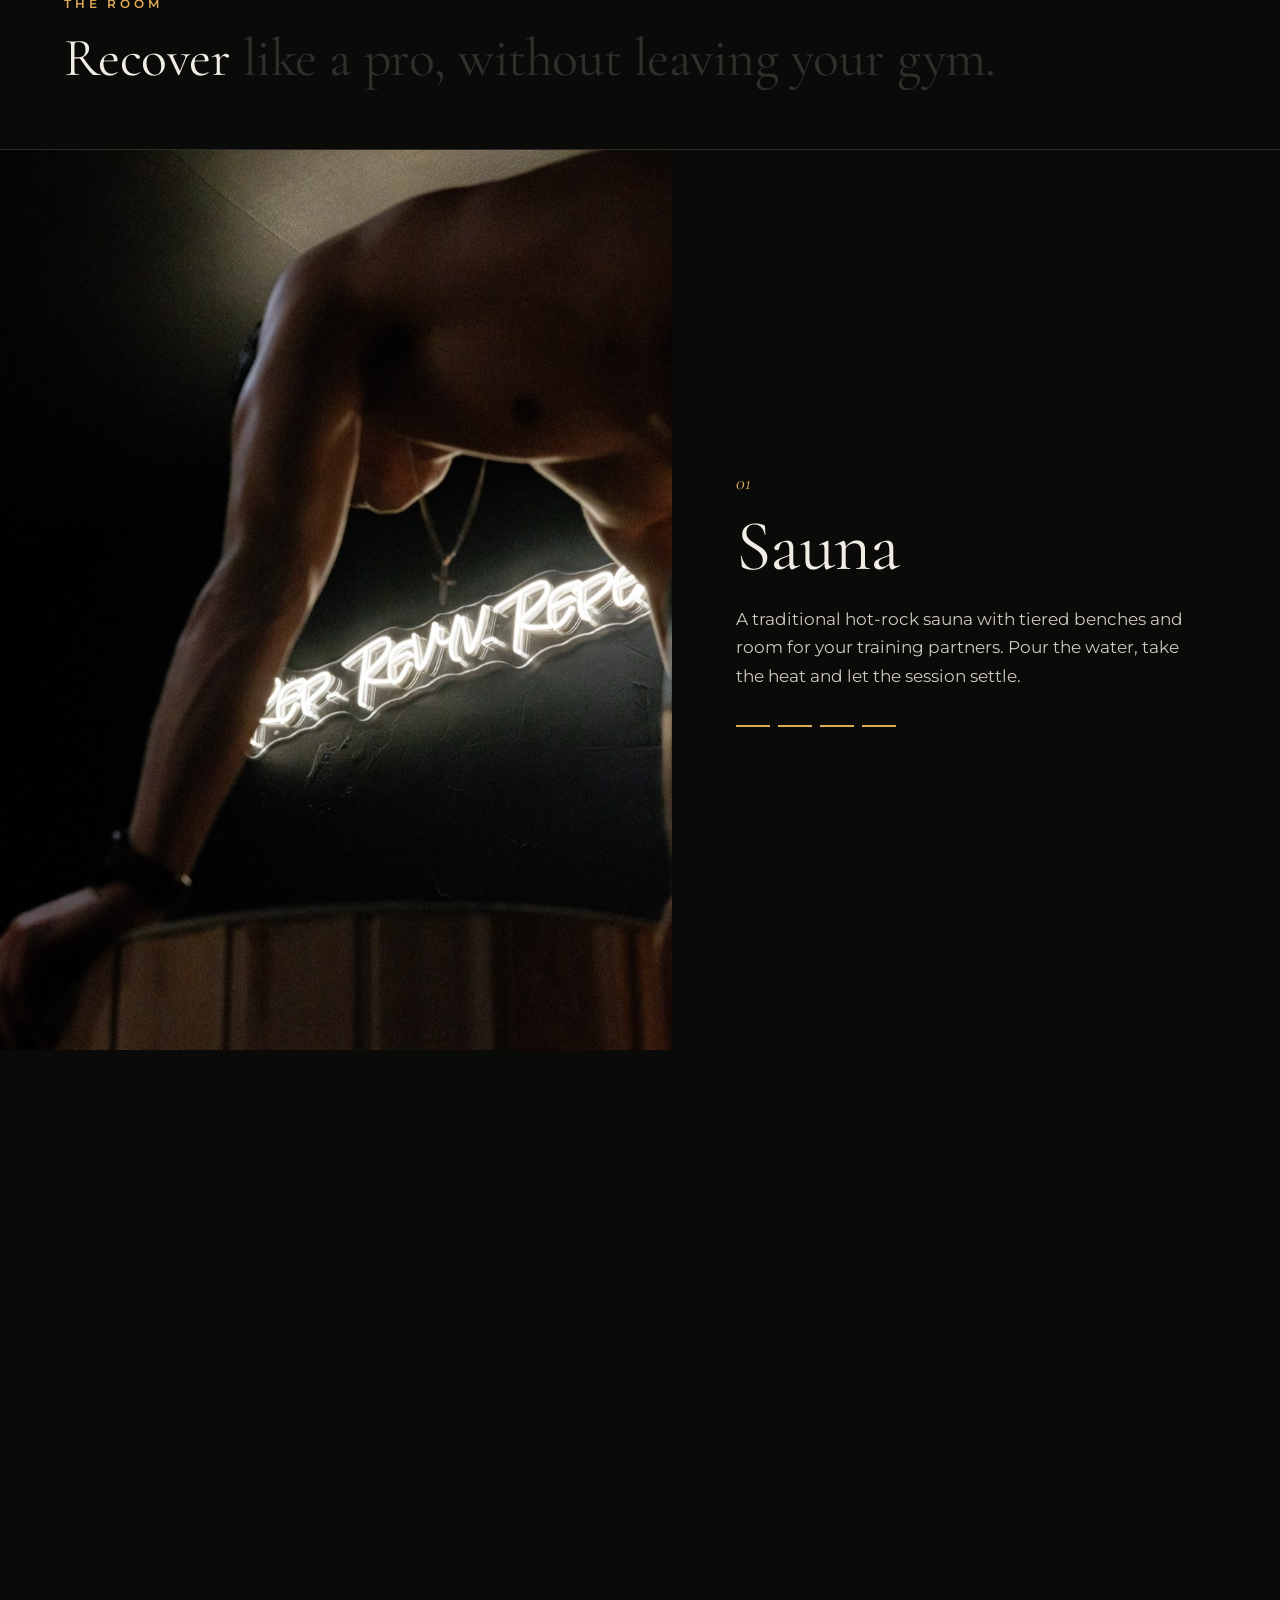
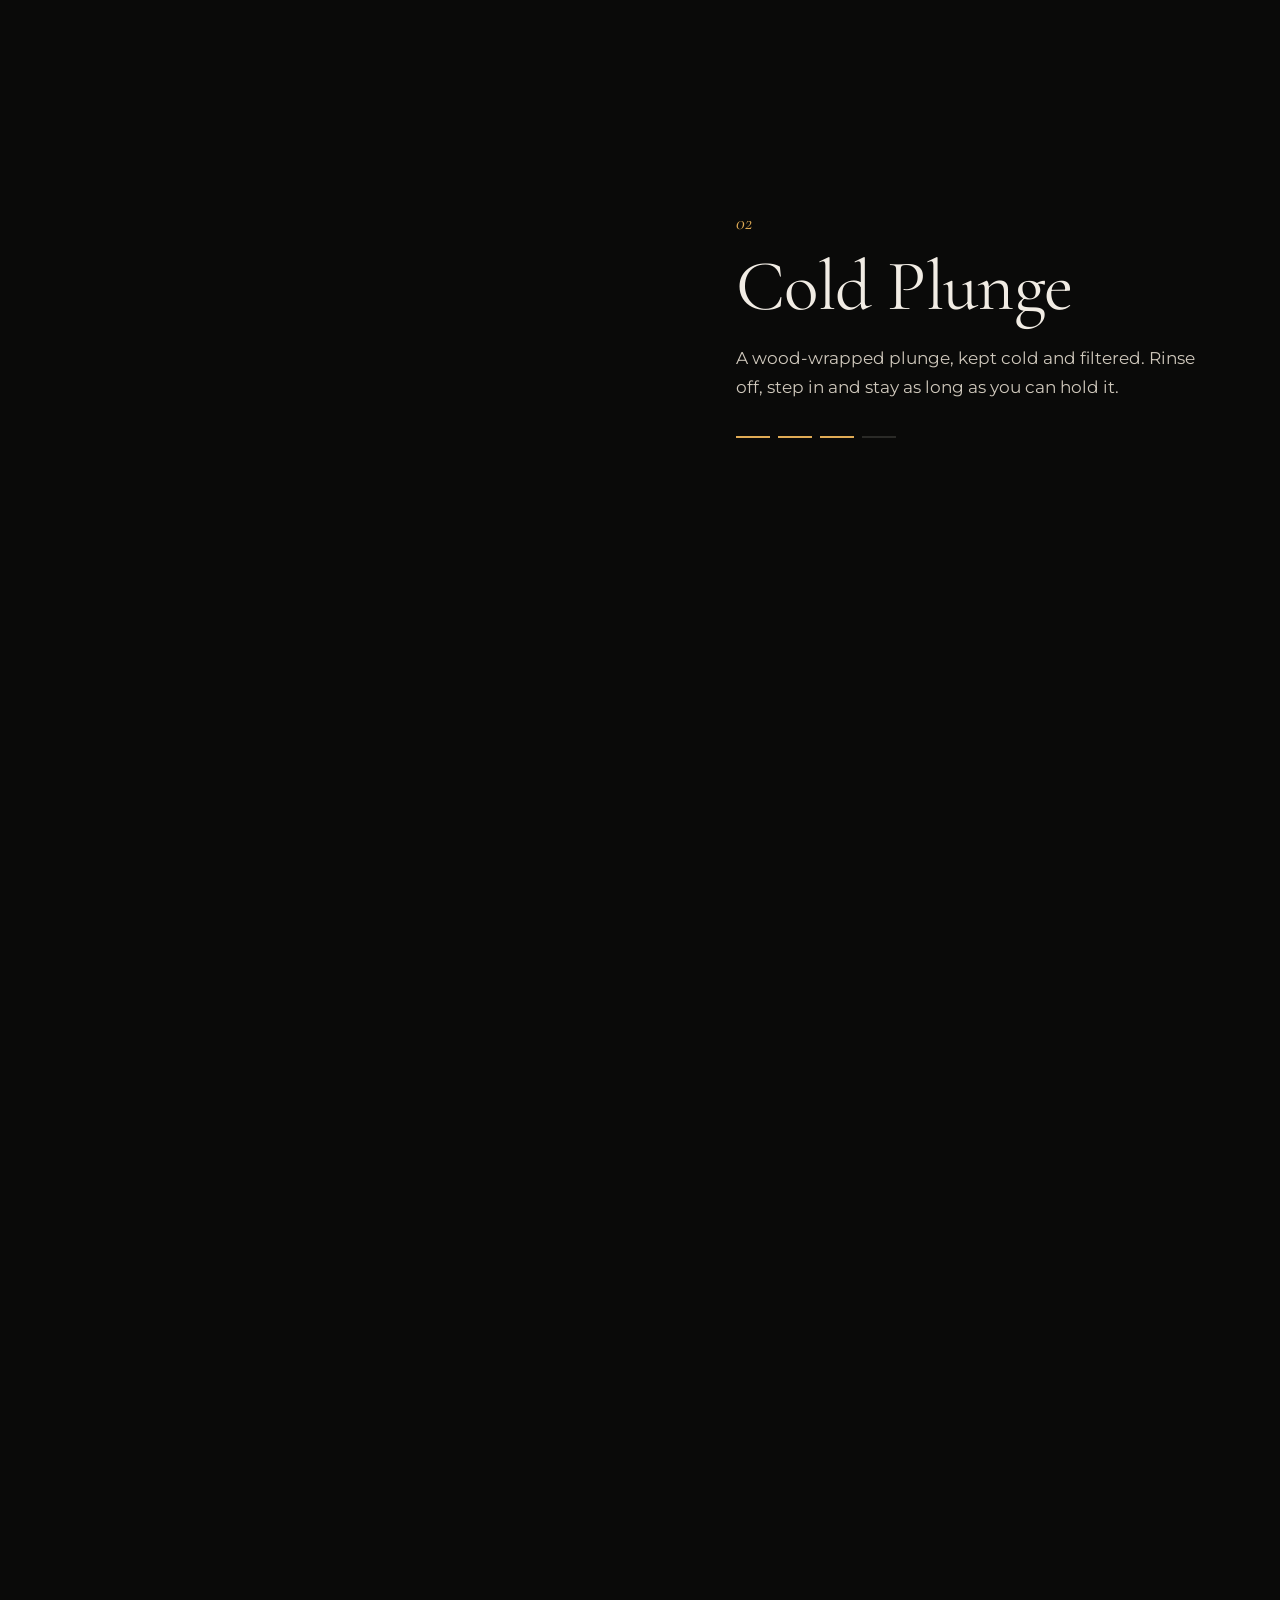
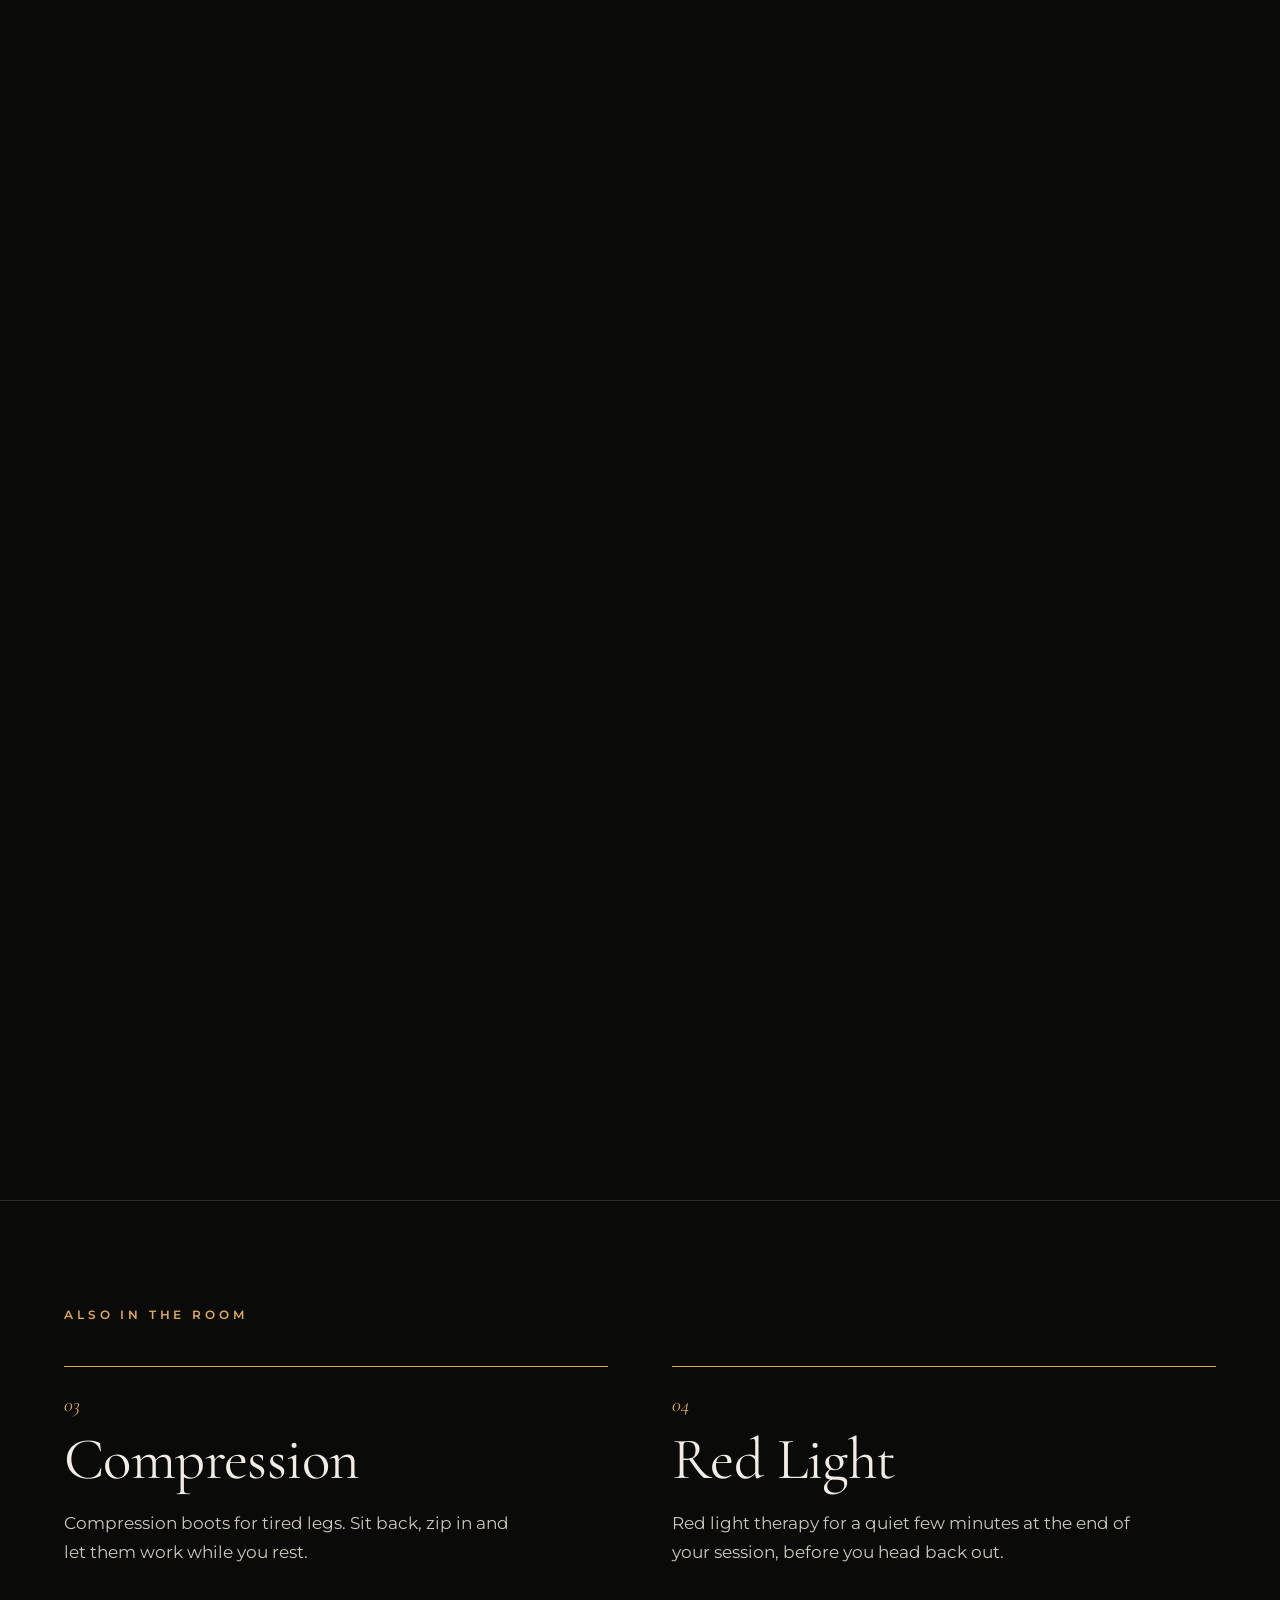
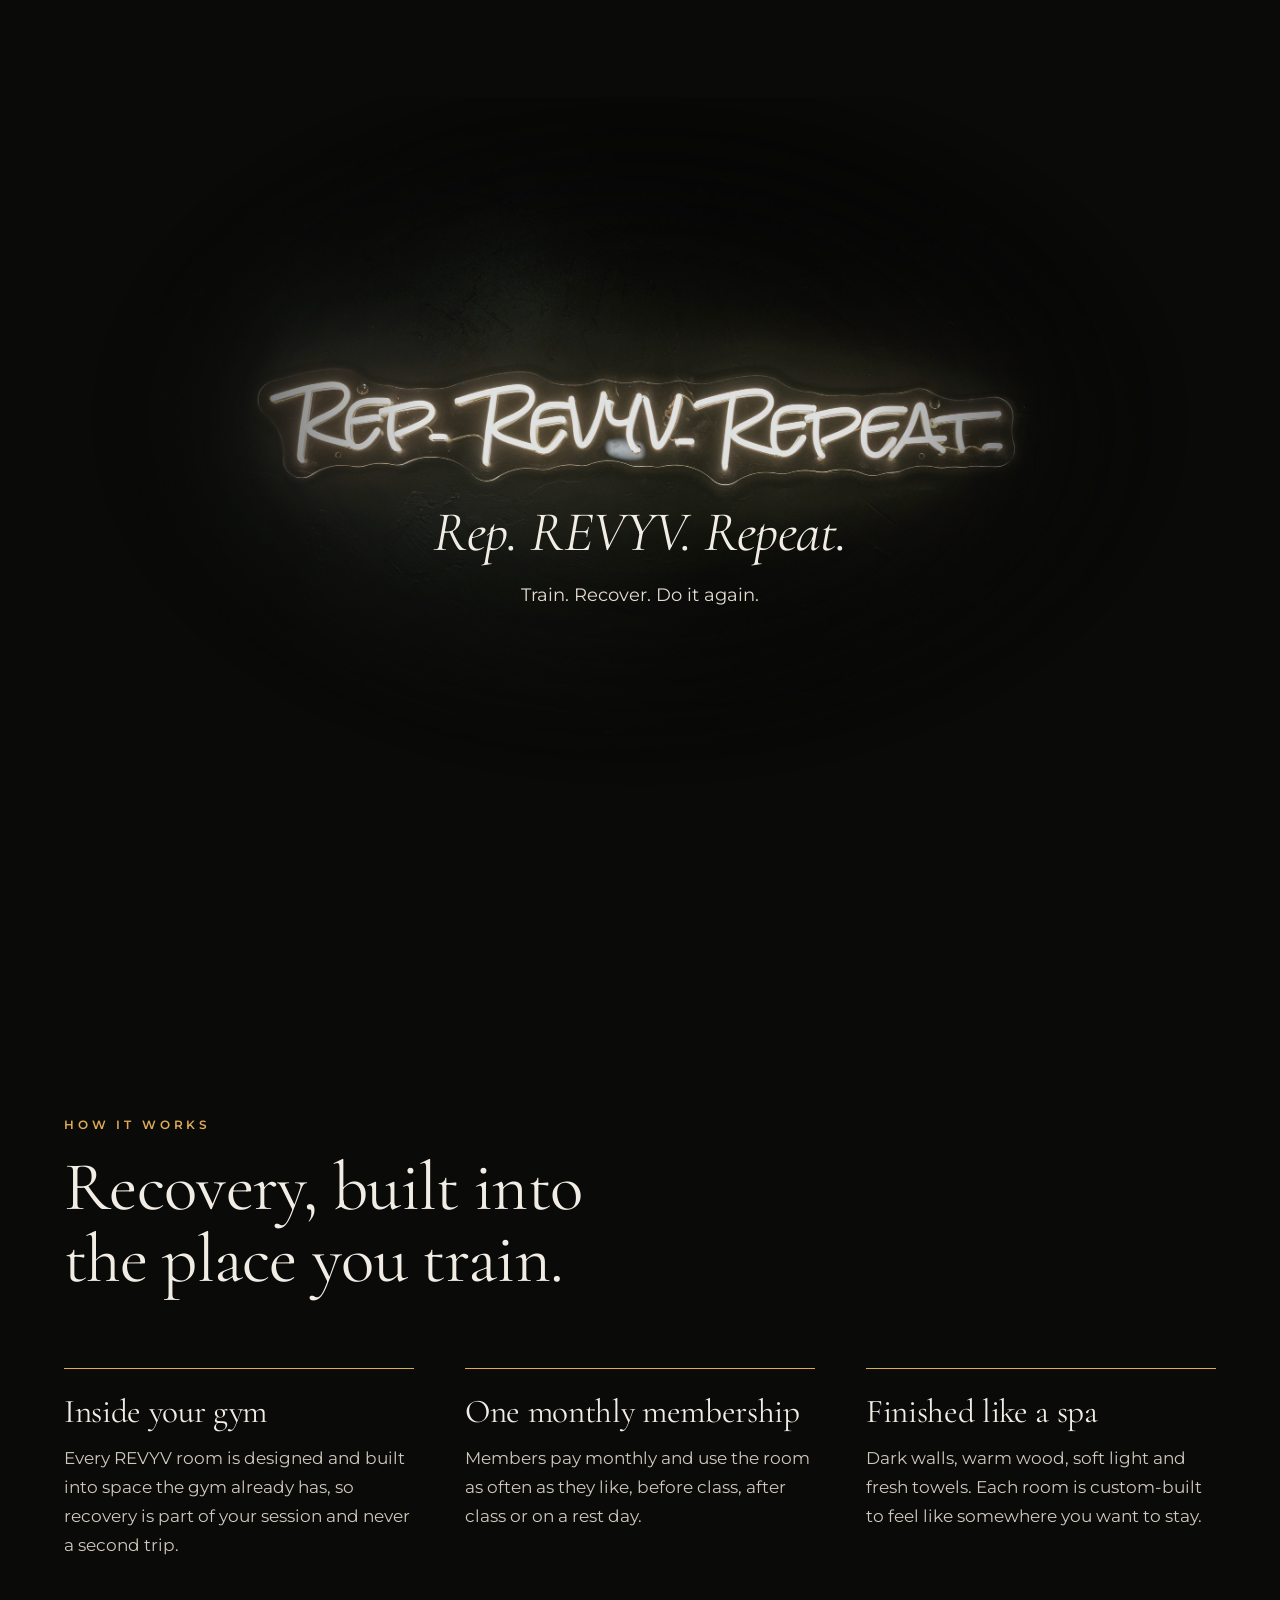
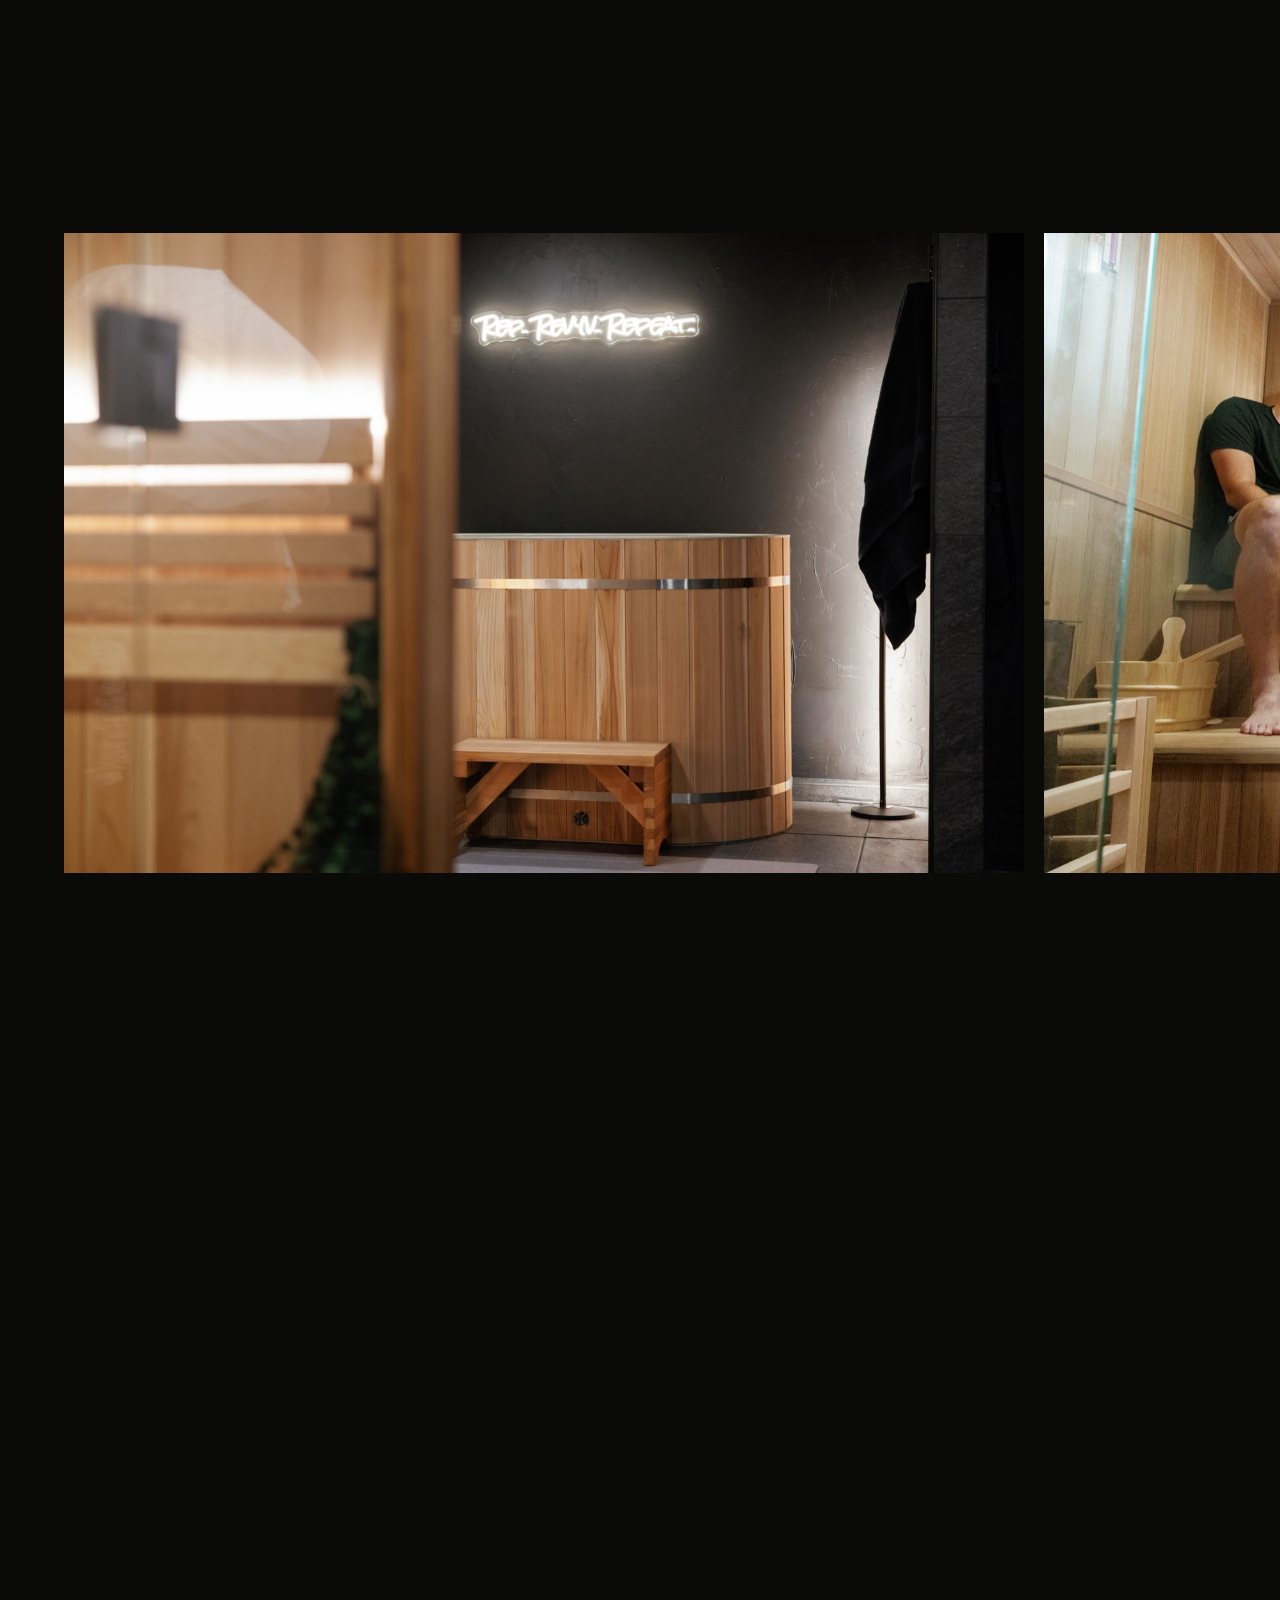
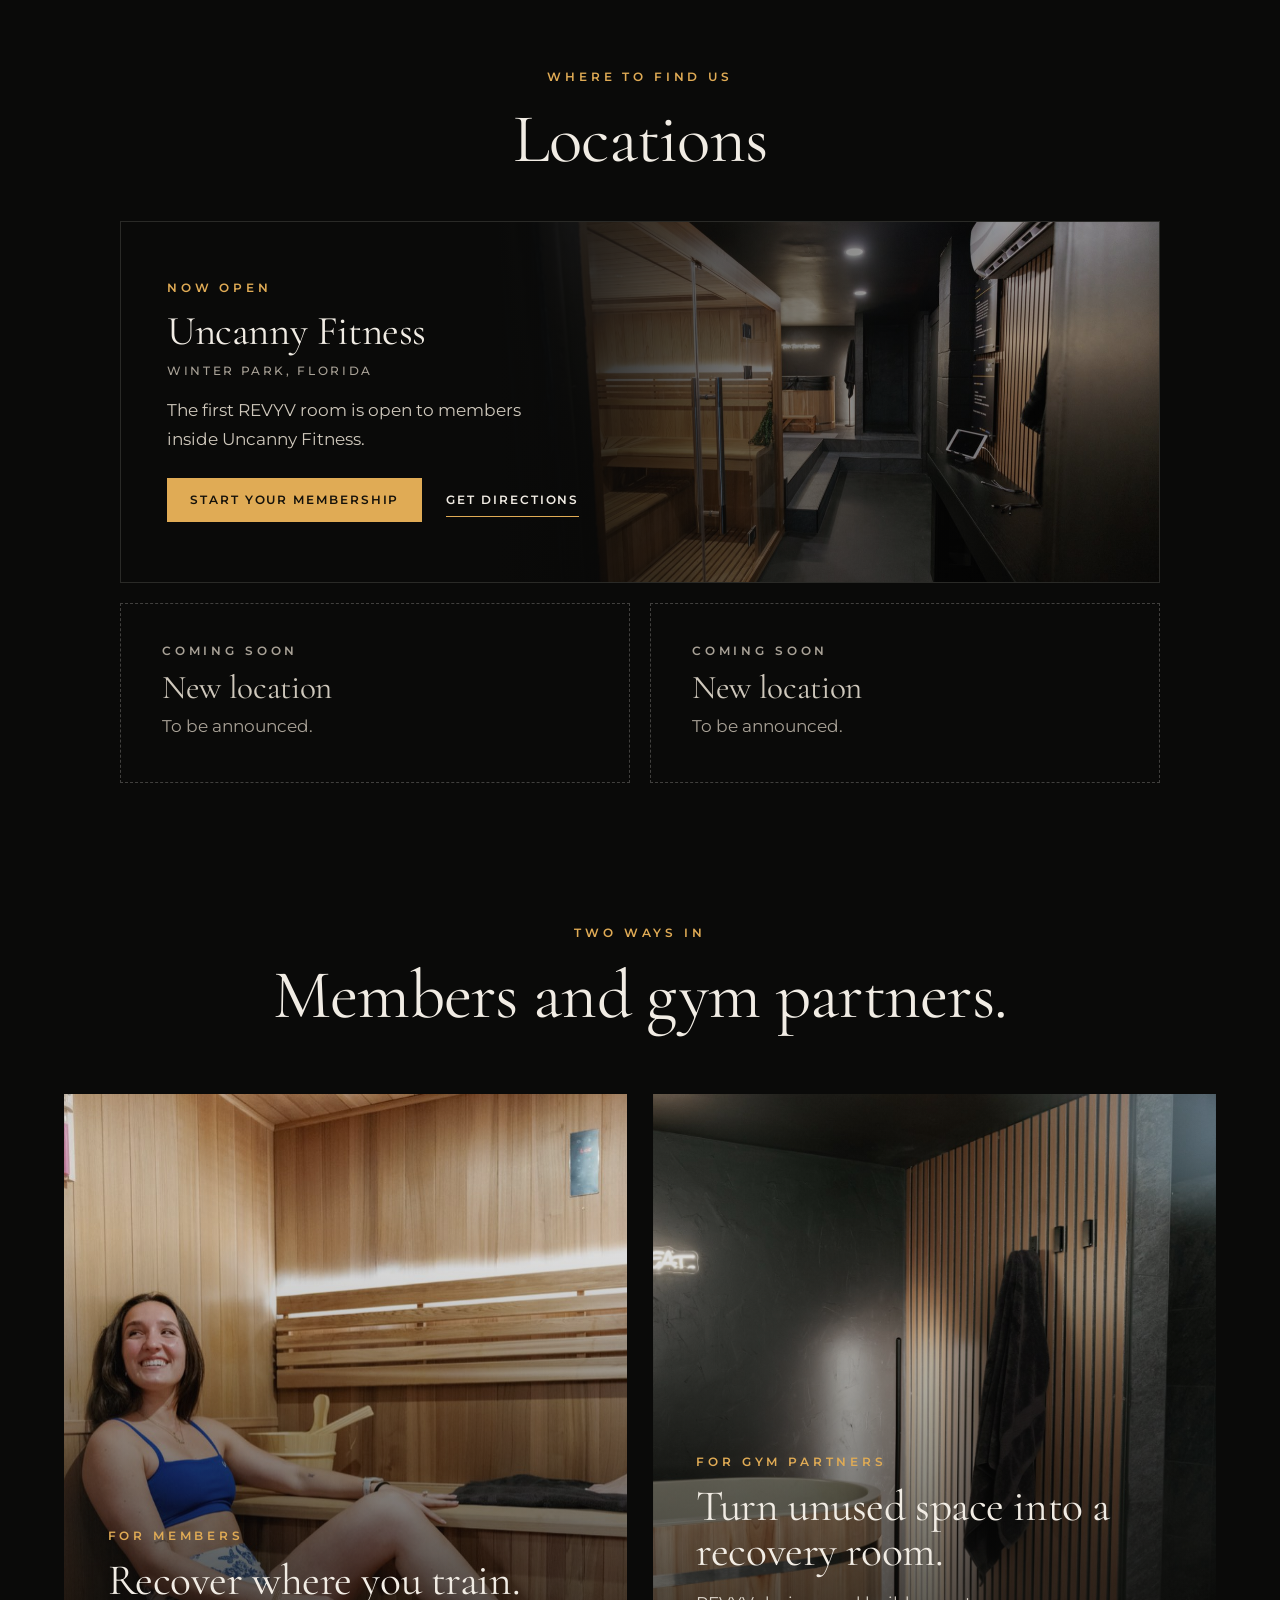
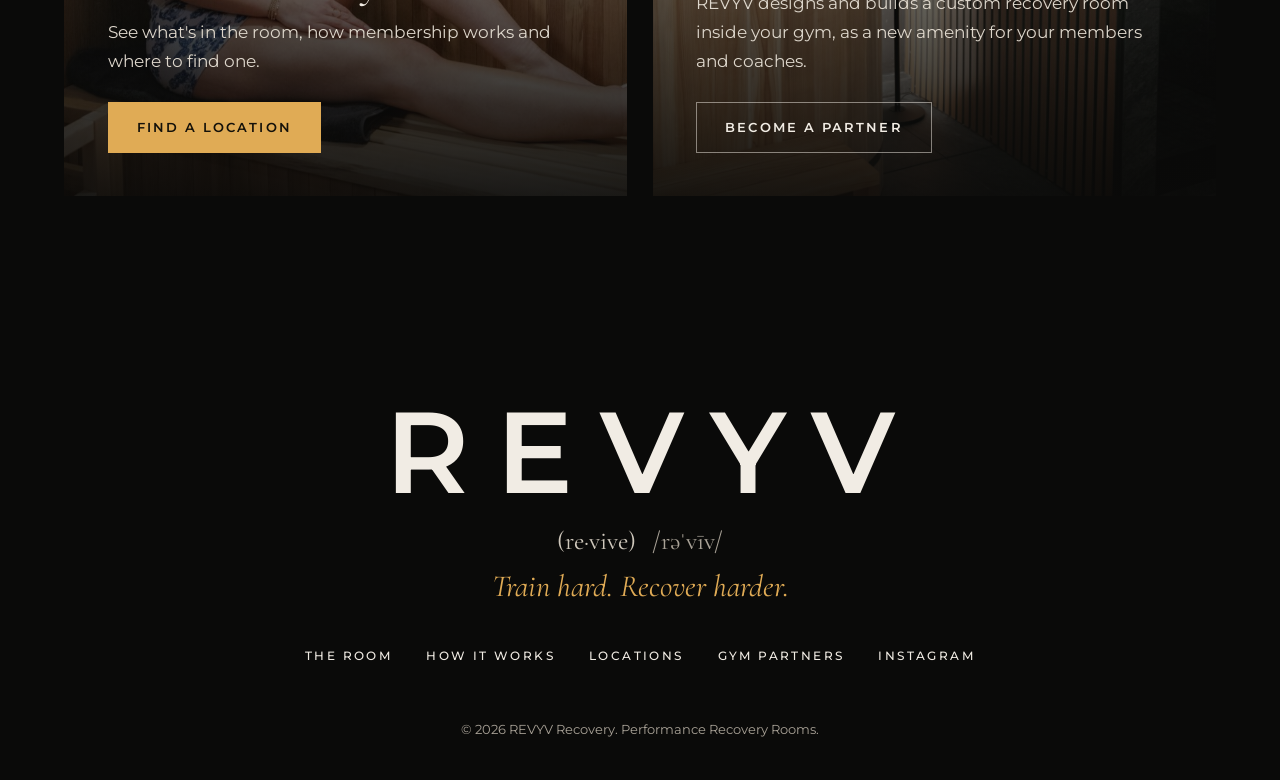
==== commit e1e5b63c: "Move Locations above Two Ways In and reorder the menus to match Co-Authored-By: Claude Opus 5.5 <nor" ====
--- a/index.html
+++ b/index.html
@@ -5,7 +5,9 @@
 <meta name="viewport" content="width=device-width, initial-scale=1">
 <title>REVYV | Performance Recovery Rooms</title>
 <meta name="description" content="REVYV builds custom recovery rooms inside the gym you already train in. Sauna, cold plunge, compression and red light in one room.">
-<link rel="icon" href="favicon.svg" type="image/svg+xml">
+<link rel="icon" href="favicon.png" type="image/png" sizes="64x64">
+<link rel="icon" href="icon-512.png" type="image/png" sizes="512x512">
+<link rel="apple-touch-icon" href="apple-touch-icon.png">
 <link rel="canonical" href="https://revyvrecovery.com/">
 <meta property="og:type" content="website">
 <meta property="og:site_name" content="REVYV">
@@ -28,8 +30,8 @@
   <nav class="nav-links" aria-label="Main">
     <a href="#room">The Room</a>
     <a href="#how">How It Works</a>
+    <a href="#locations">Locations</a>
     <a href="partners.html">Gym Partners</a>
-    <a href="#locations">Locations</a>
   </nav>
   <a class="btn" href="#locations">Find a location</a>
 </header>
@@ -155,33 +157,6 @@
   </div>
 </section>
 
-<section class="paths" id="partners">
-  <div class="paths-head">
-    <div class="eyebrow reveal">Two Ways In</div>
-    <h2 data-scrolltext>Members and gym partners.</h2>
-  </div>
-  <div class="path-grid">
-    <a class="path reveal" href="#locations">
-      <img src="images/revyv-114.jpg" alt="A member relaxing in the sauna" loading="lazy">
-      <div class="path-copy">
-        <div class="eyebrow">For Members</div>
-        <h3>Recover where you train.</h3>
-        <p>See what's in the room, how membership works and where to find one.</p>
-        <span class="btn">Find a location</span>
-      </div>
-    </a>
-    <a class="path reveal s1" href="partners.html">
-      <img src="images/revyv-50.jpg" alt="The cold plunge corner of a REVYV room, with slatted wood wall and soft lighting" loading="lazy">
-      <div class="path-copy">
-        <div class="eyebrow">For Gym Partners</div>
-        <h3>Turn unused space into a recovery room.</h3>
-        <p>REVYV designs and builds a custom recovery room inside your gym, as a new amenity for your members and coaches.</p>
-        <span class="btn ghost">Become a partner</span>
-      </div>
-    </a>
-  </div>
-</section>
-
 <section class="locs" id="locations">
   <div class="locs-head">
     <div class="eyebrow reveal">Where to Find Us</div>
@@ -214,6 +189,33 @@
   </div>
 </section>
 
+<section class="paths" id="partners">
+  <div class="paths-head">
+    <div class="eyebrow reveal">Two Ways In</div>
+    <h2 data-scrolltext>Members and gym partners.</h2>
+  </div>
+  <div class="path-grid">
+    <a class="path reveal" href="#locations">
+      <img src="images/revyv-114.jpg" alt="A member relaxing in the sauna" loading="lazy">
+      <div class="path-copy">
+        <div class="eyebrow">For Members</div>
+        <h3>Recover where you train.</h3>
+        <p>See what's in the room, how membership works and where to find one.</p>
+        <span class="btn">Find a location</span>
+      </div>
+    </a>
+    <a class="path reveal s1" href="partners.html">
+      <img src="images/revyv-50.jpg" alt="The cold plunge corner of a REVYV room, with slatted wood wall and soft lighting" loading="lazy">
+      <div class="path-copy">
+        <div class="eyebrow">For Gym Partners</div>
+        <h3>Turn unused space into a recovery room.</h3>
+        <p>REVYV designs and builds a custom recovery room inside your gym, as a new amenity for your members and coaches.</p>
+        <span class="btn ghost">Become a partner</span>
+      </div>
+    </a>
+  </div>
+</section>
+
 </main>
 
 <footer class="foot">
@@ -223,8 +225,8 @@
   <nav aria-label="Footer">
     <a href="#room">The Room</a>
     <a href="#how">How It Works</a>
+    <a href="#locations">Locations</a>
     <a href="partners.html">Gym Partners</a>
-    <a href="#locations">Locations</a>
     <a href="https://www.instagram.com/revyvrecovery/" target="_blank" rel="noopener">Instagram</a>
   </nav>
   <small>&copy; 2026 REVYV Recovery. Performance Recovery Rooms.</small>
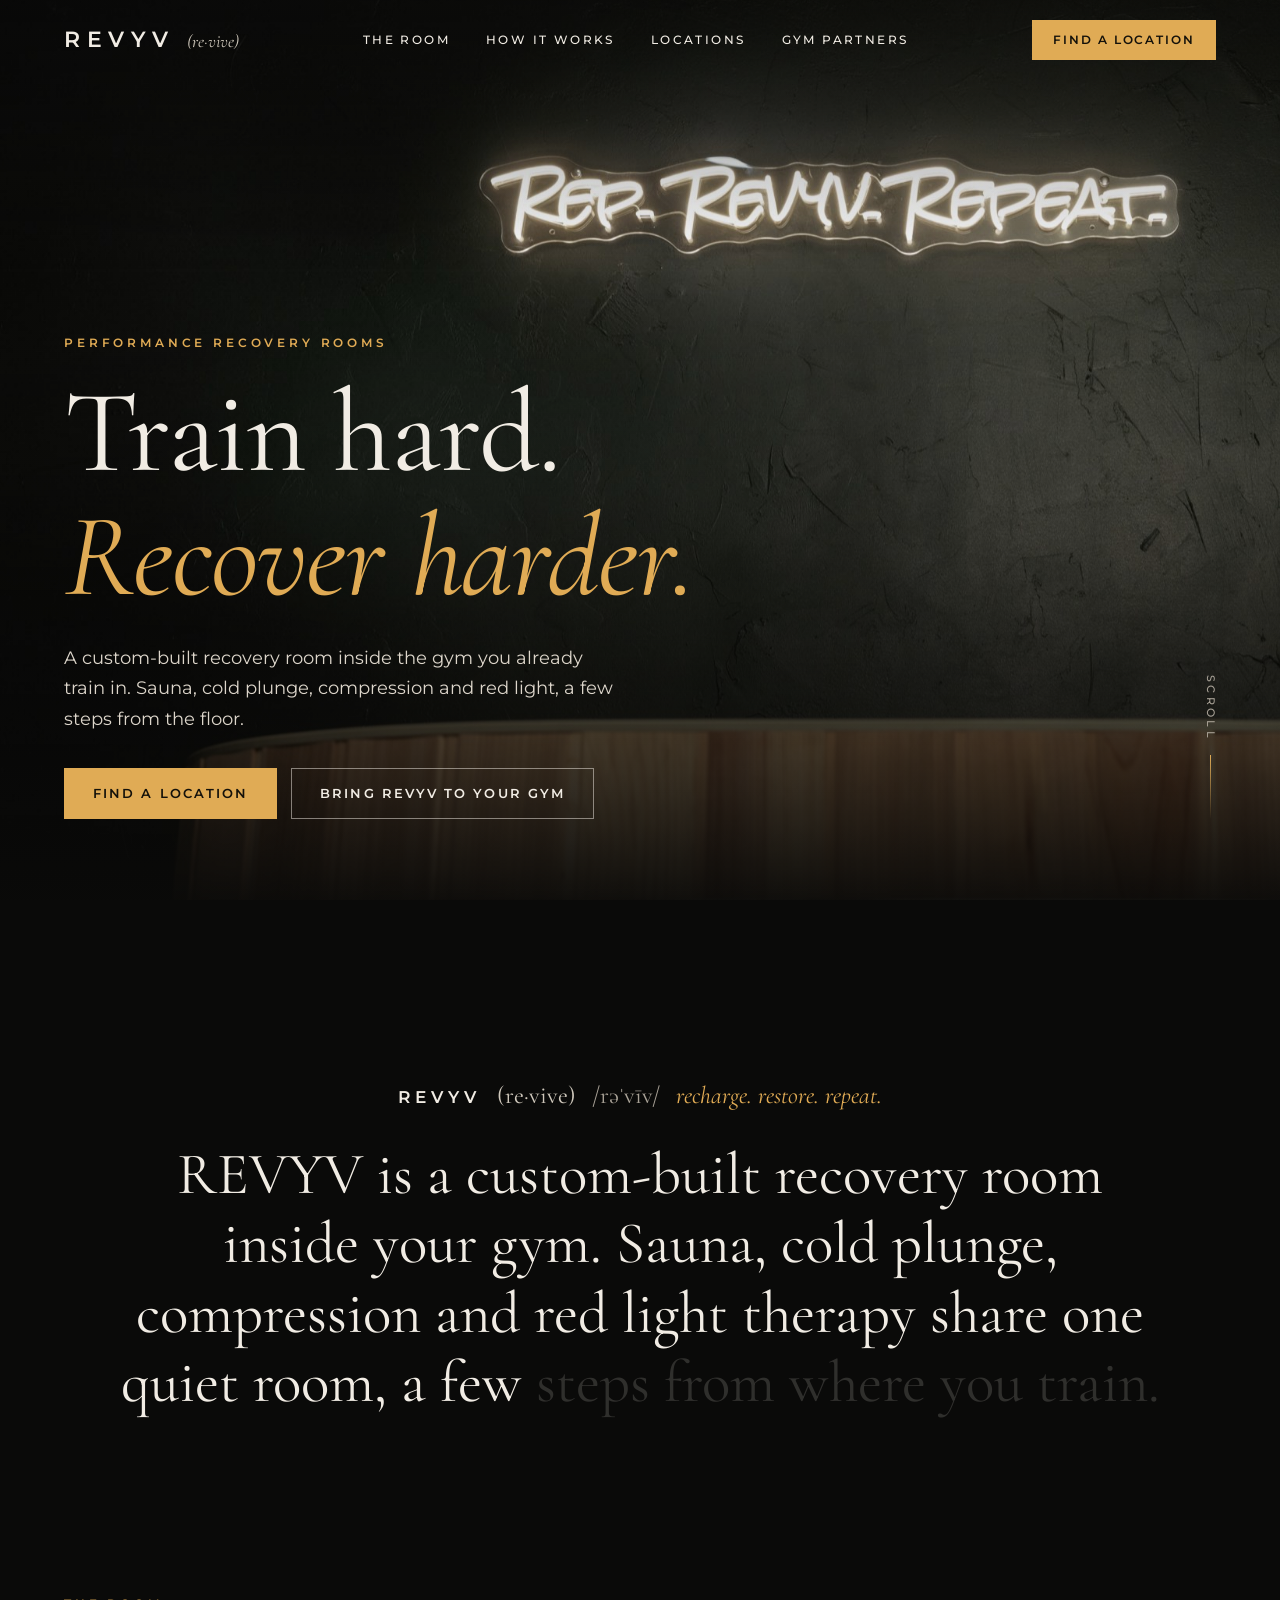
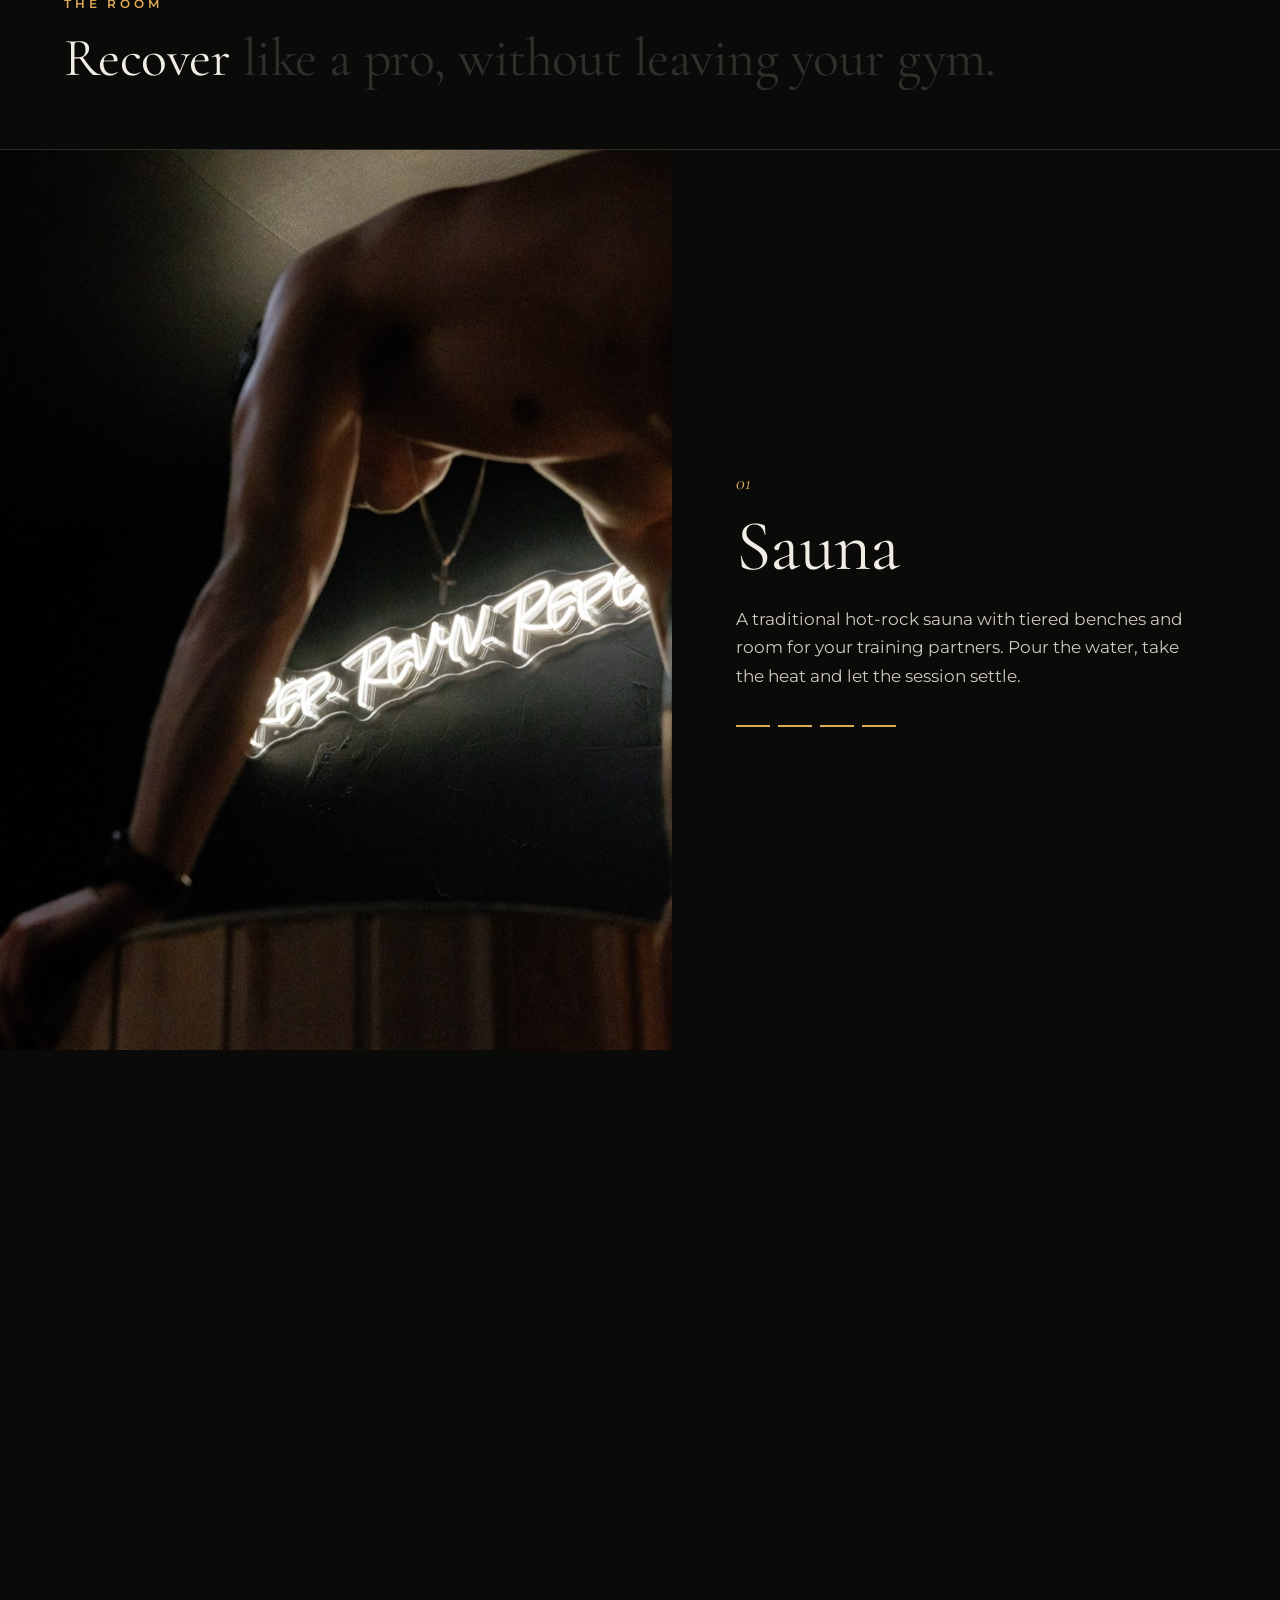
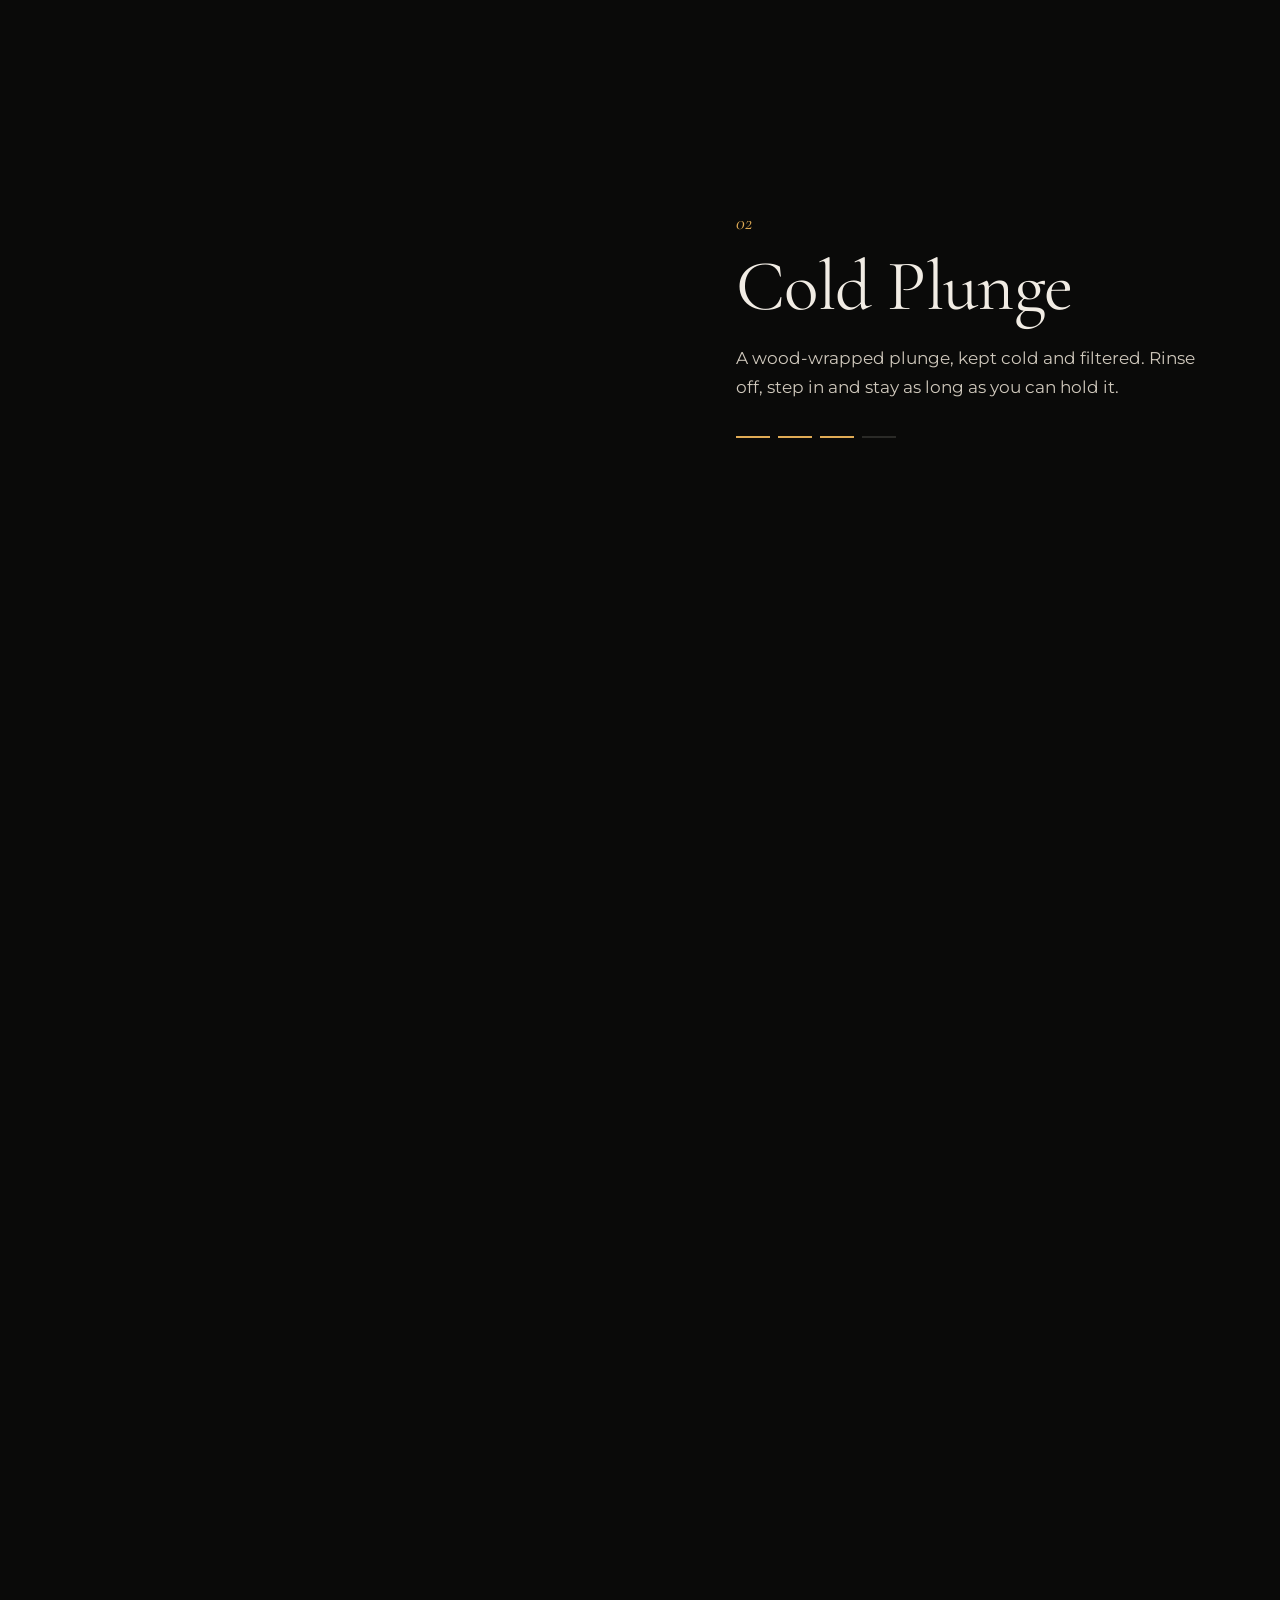
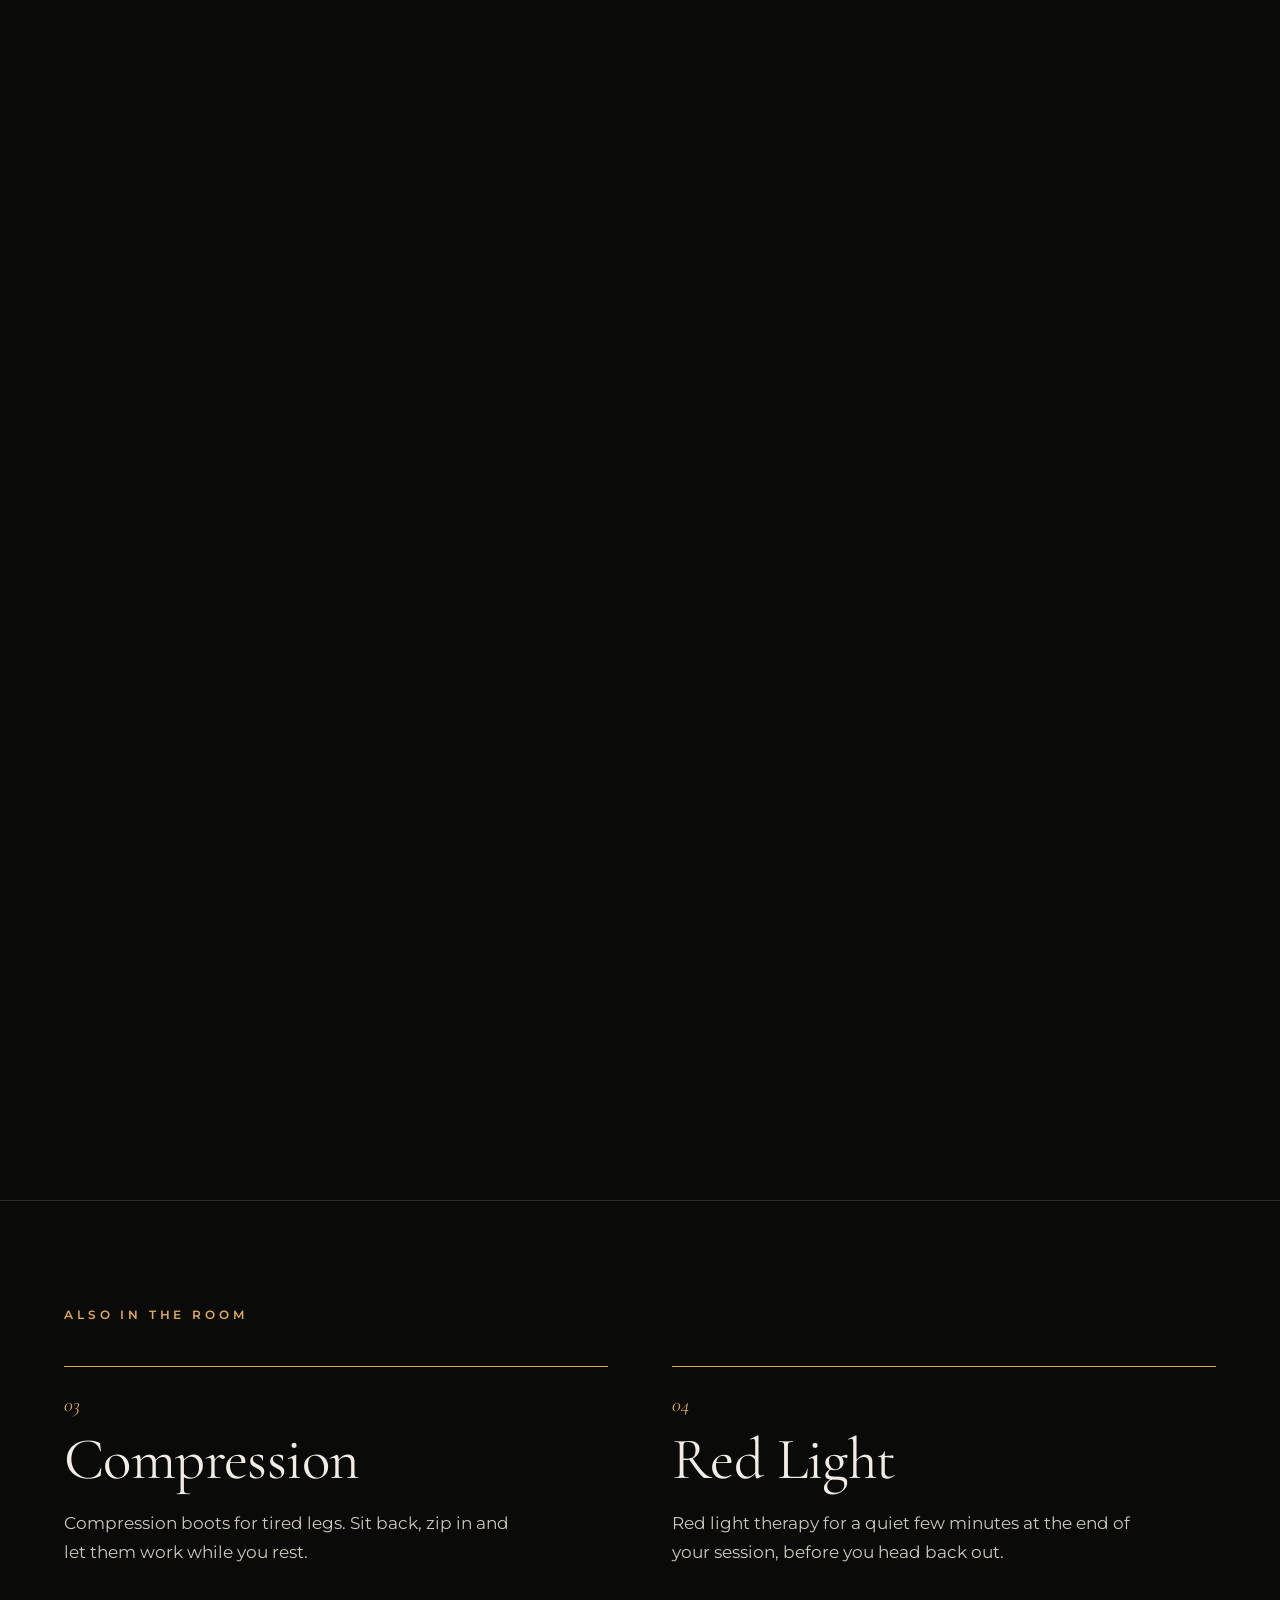
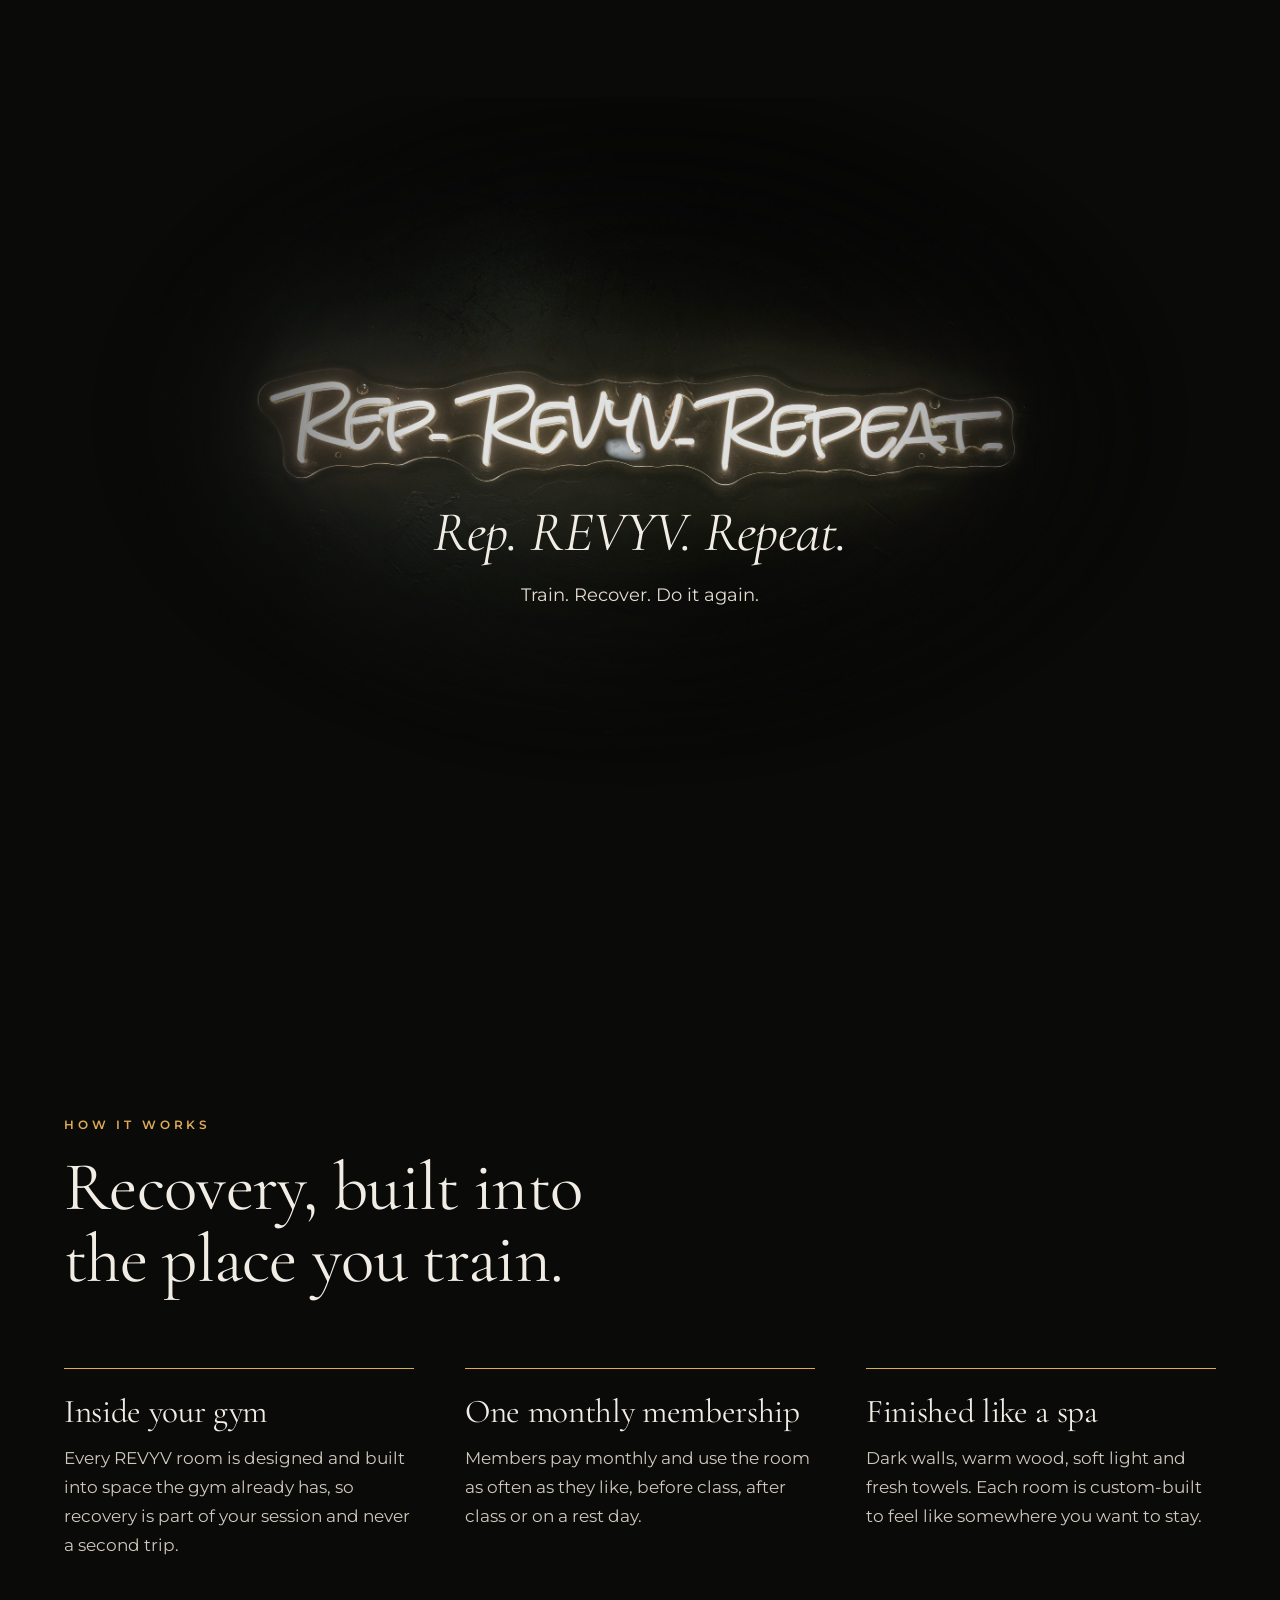
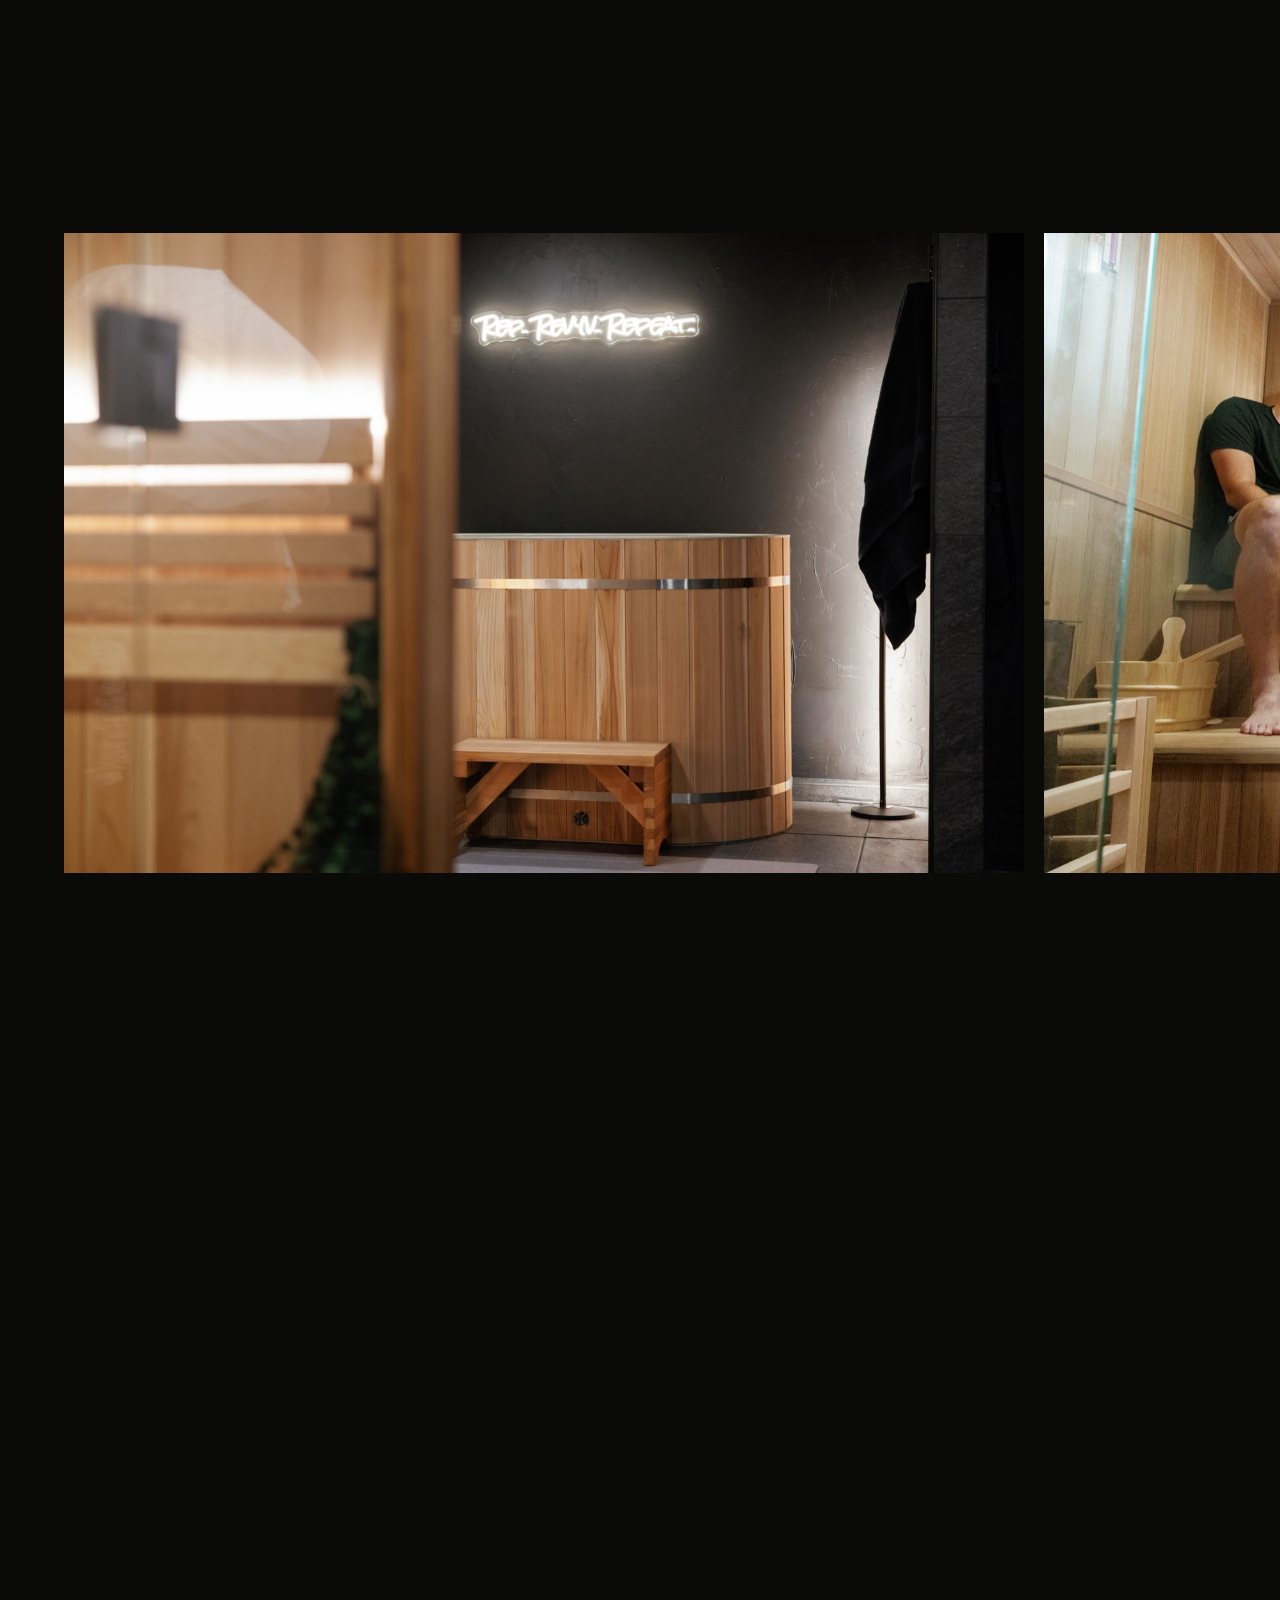
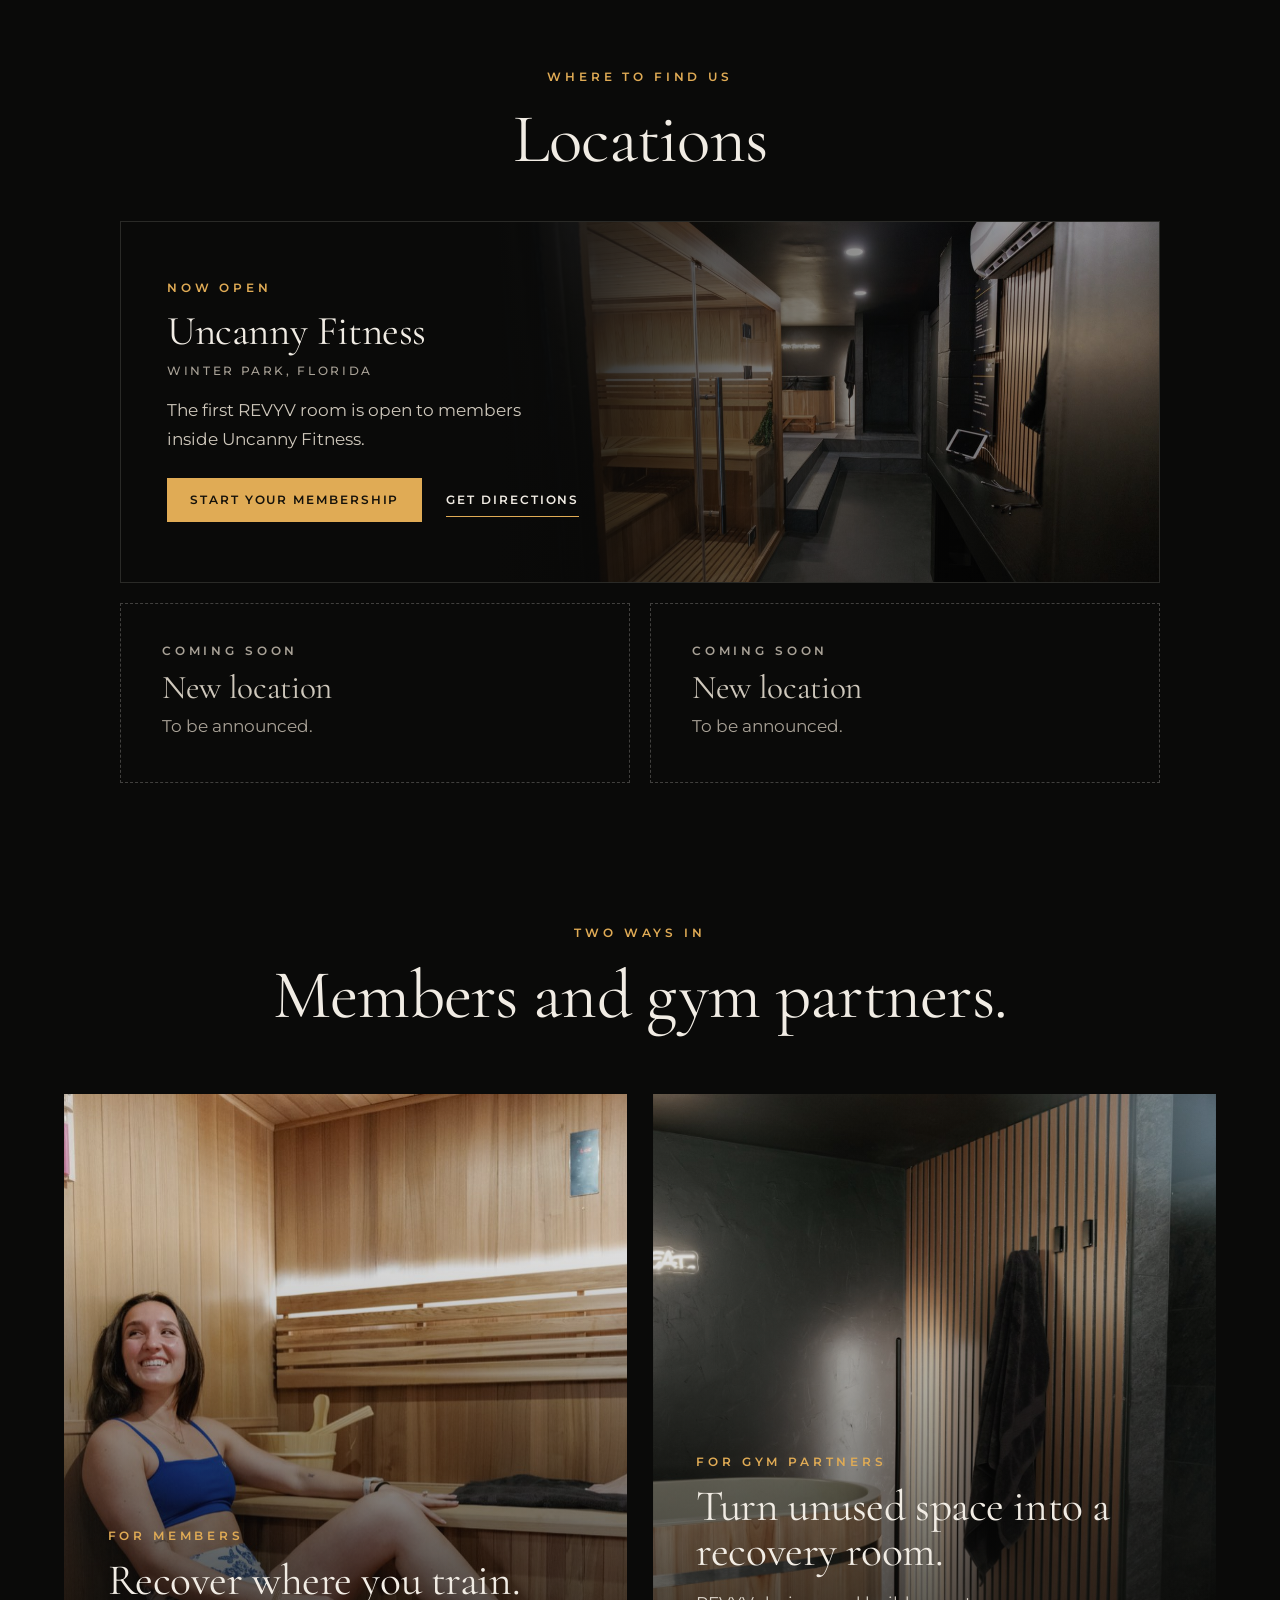
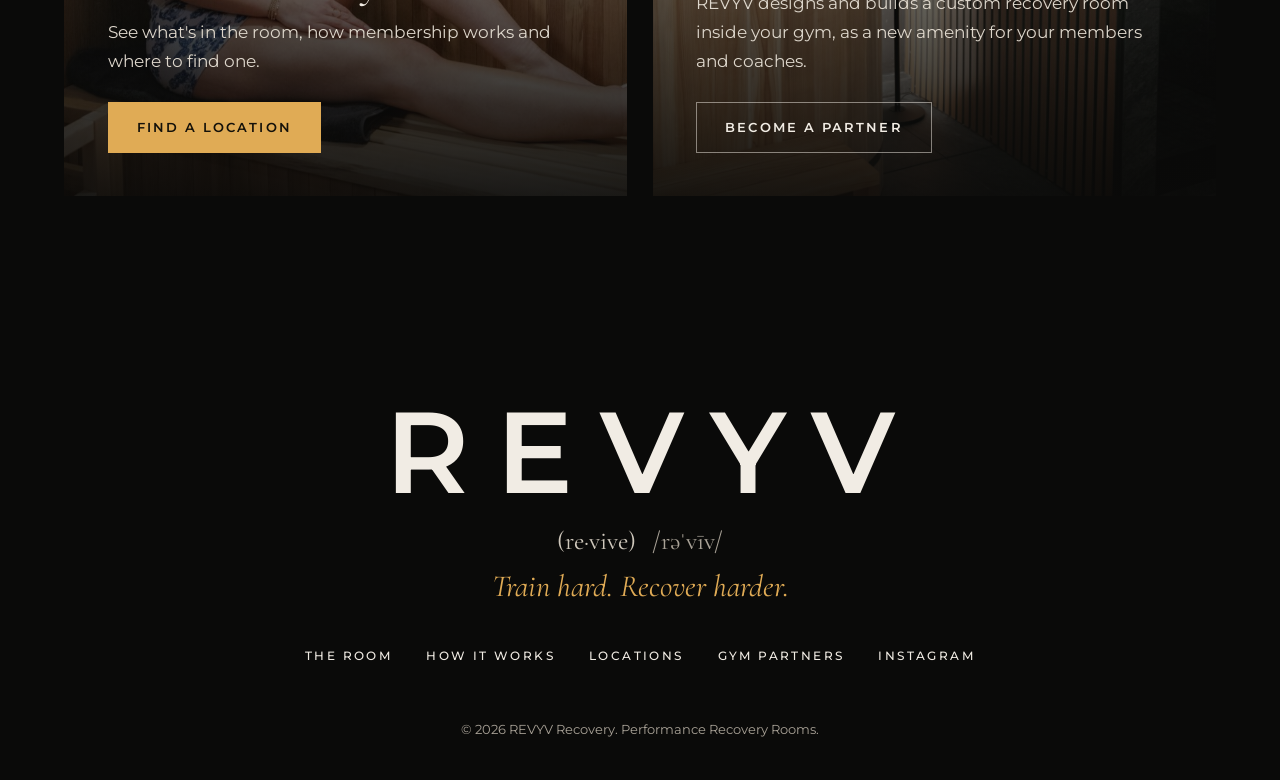
==== commit 3e476492: "Swap the second sauna photo to 32 Co-Authored-By: Claude Opus 5.5 <noreply@anthropic.com>" ====
--- a/index.html
+++ b/index.html
@@ -67,7 +67,7 @@
   <div class="room">
     <div class="room-media" aria-hidden="true">
       <img class="on" src="images/revyv-26.jpg" alt="">
-      <img src="images/revyv-35.jpg" alt="" loading="lazy">
+      <img src="images/revyv-32.jpg" style="object-position:32% 50%" alt="" loading="lazy">
       <img src="images/revyv-83.jpg" alt="" loading="lazy">
       <img src="images/revyv-94.jpg" alt="" loading="lazy">
       <img src="images/revyv-36.jpg" alt="" loading="lazy">
@@ -78,7 +78,7 @@
     <div class="room-list">
       <article class="mod" data-n="4" style="--n:4">
         <div class="mod-in">
-          <div class="inline multi"><img src="images/revyv-26.jpg" alt="The sauna's wooden bucket and ladle beside the hot rocks" loading="lazy"><img src="images/revyv-35.jpg" alt="View from the sauna bench toward the cold plunge" loading="lazy"><img src="images/revyv-83.jpg" alt="A member stretching on the sauna bench" loading="lazy"><img src="images/revyv-94.jpg" alt="A member standing in the sauna" loading="lazy"></div>
+          <div class="inline multi"><img src="images/revyv-26.jpg" alt="The sauna's wooden bucket and ladle beside the hot rocks" loading="lazy"><img src="images/revyv-32.jpg" style="object-position:32% 50%" alt="The sauna bench with a bundle of eucalyptus, looking out through the glass" loading="lazy"><img src="images/revyv-83.jpg" alt="A member stretching on the sauna bench" loading="lazy"><img src="images/revyv-94.jpg" alt="A member standing in the sauna" loading="lazy"></div>
           <div class="num">01</div>
           <h3>Sauna</h3>
           <p>A traditional hot-rock sauna with tiered benches and room for your training partners. Pour the water, take the heat and let the session settle.</p>
@@ -232,6 +232,6 @@
   <small>&copy; 2026 REVYV Recovery. Performance Recovery Rooms.</small>
 </footer>
 
-<script src="js/site.js"></script>
+<script src="js/site.js?v=3"></script>
 </body>
 </html>
